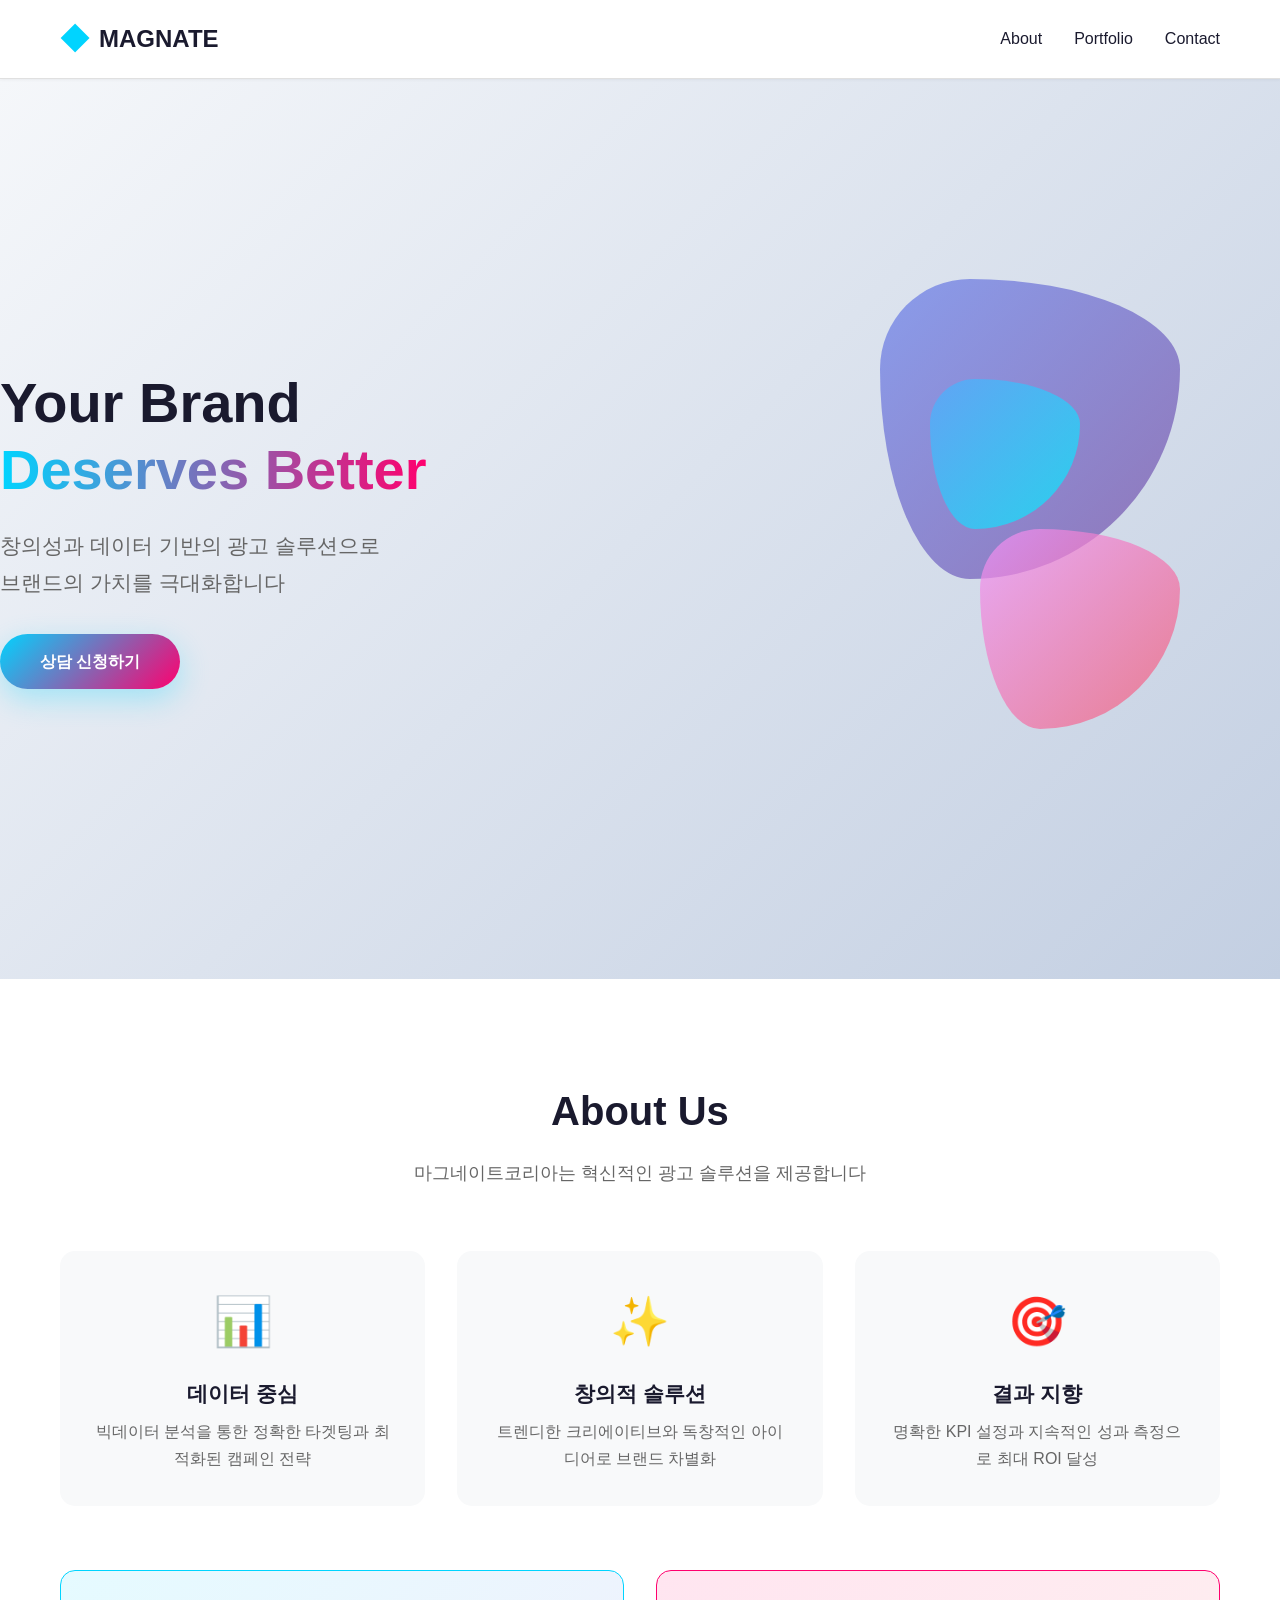
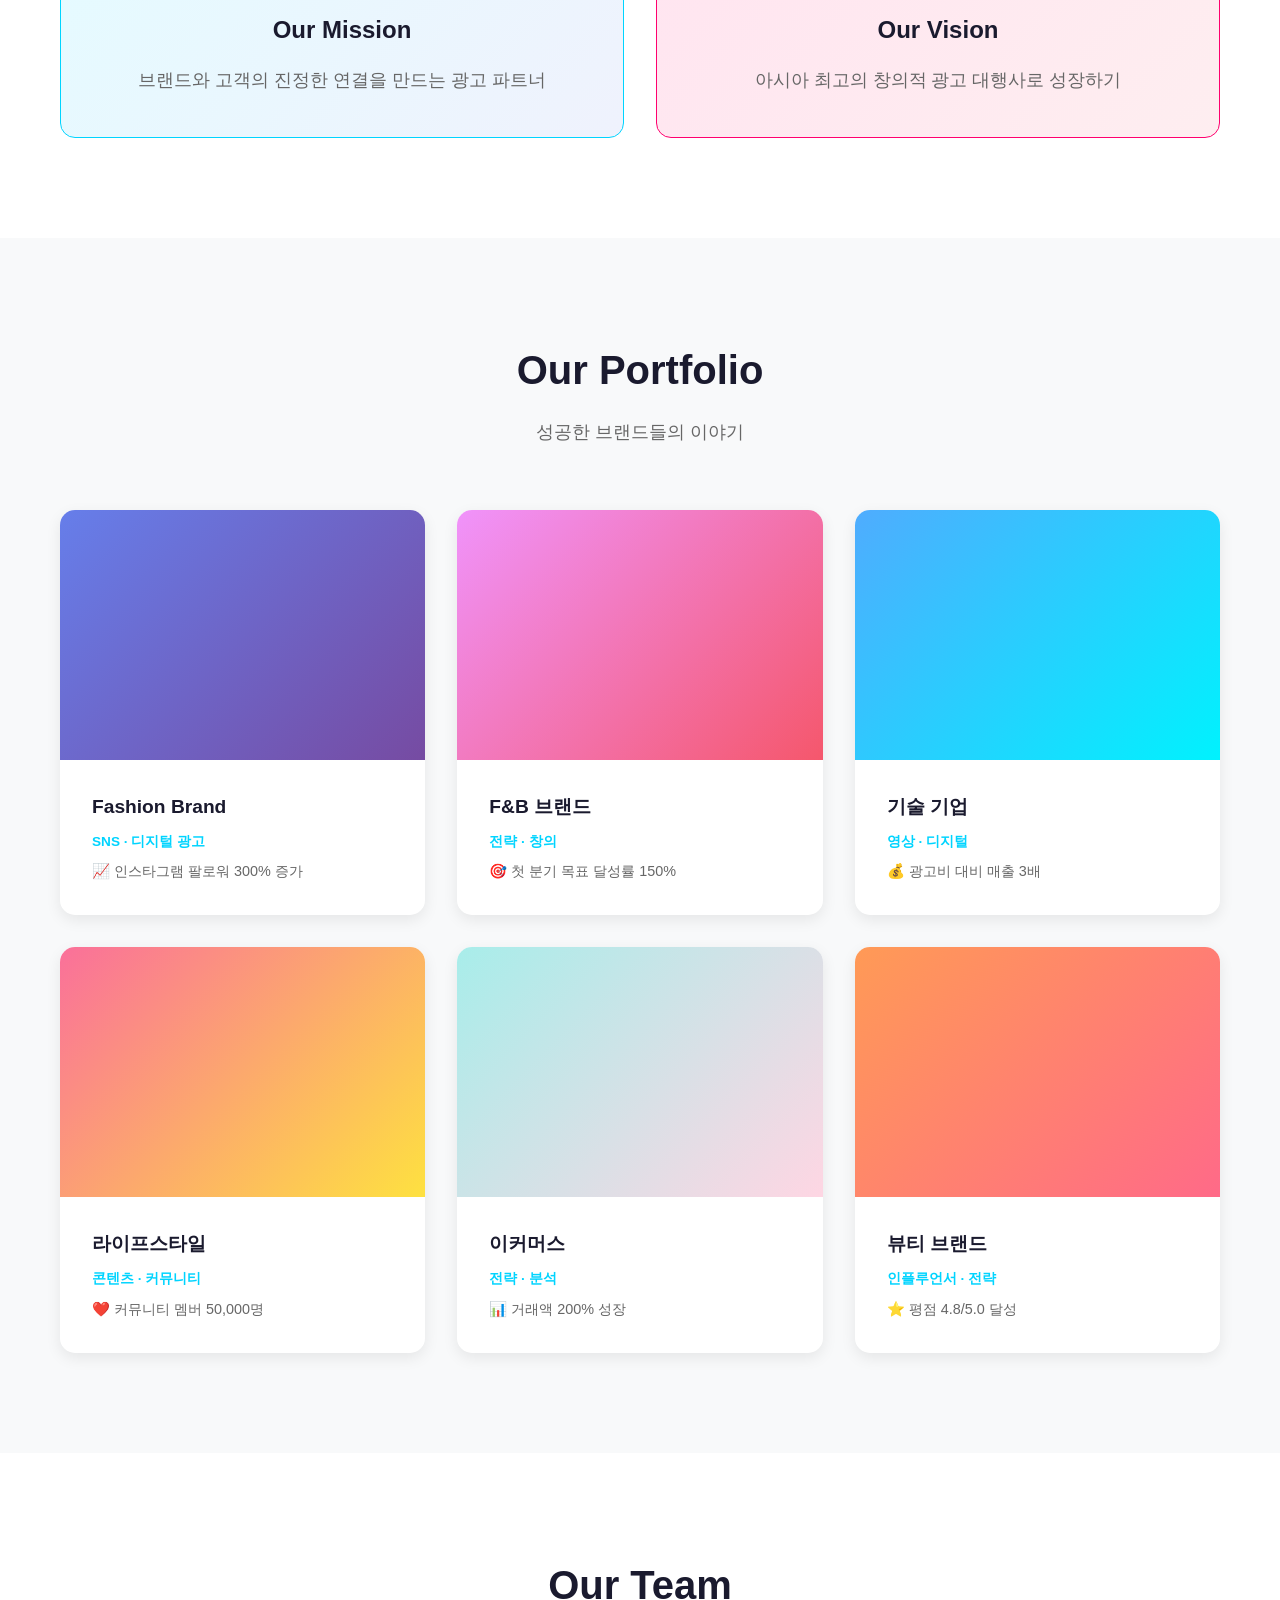
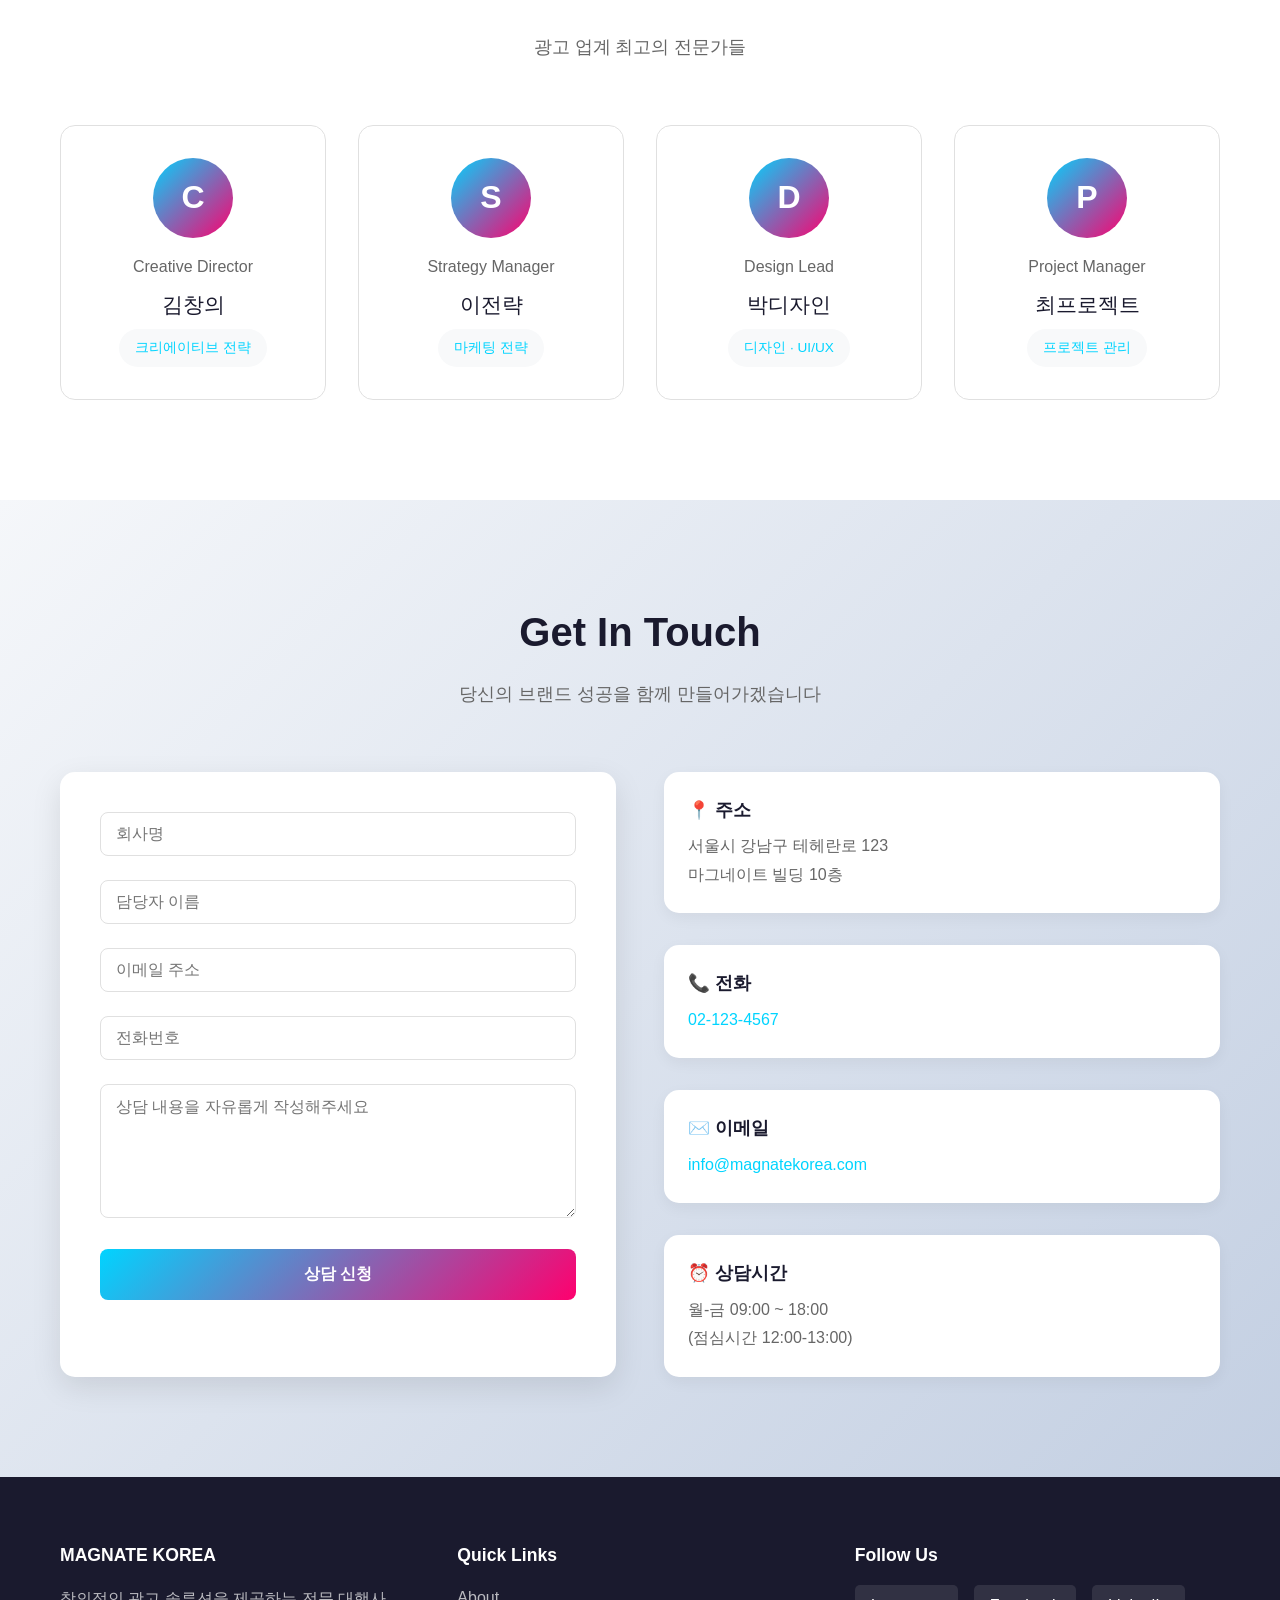
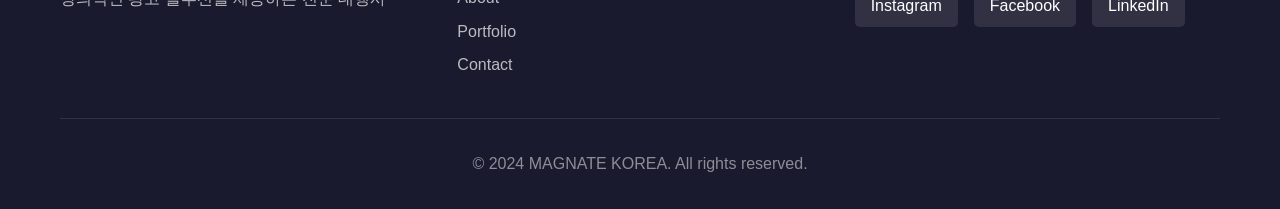
==== index.html @ 9188cae1 "초기 홈페이지 생성 - 모던 광고대행사 웹사이트 디자인" ====
<!DOCTYPE html>
<html lang="ko">
<head>
    <meta charset="UTF-8">
    <meta name="viewport" content="width=device-width, initial-scale=1.0">
    <meta name="description" content="마그네이트코리아 - 창의적인 광고 솔루션을 제공하는 대행사">
    <title>마그네이트코리아 | 광고 · 마케팅 전문 대행사</title>
    <link rel="stylesheet" href="style.css">
</head>
<body>
    <!-- 네비게이션 -->
    <nav class="navbar">
        <div class="container">
            <div class="nav-content">
                <div class="logo">
                    <span class="logo-icon">◆</span>
                    <span class="logo-text">MAGNATE</span>
                </div>
                <ul class="nav-menu">
                    <li><a href="#about" class="nav-link">About</a></li>
                    <li><a href="#portfolio" class="nav-link">Portfolio</a></li>
                    <li><a href="#contact" class="nav-link">Contact</a></li>
                </ul>
                <button class="hamburger" id="hamburger">
                    <span></span>
                    <span></span>
                    <span></span>
                </button>
            </div>
        </div>
    </nav>

    <!-- 히어로 섹션 -->
    <section class="hero">
        <div class="hero-content">
            <h1 class="hero-title">
                Your Brand<br><span class="gradient-text">Deserves Better</span>
            </h1>
            <p class="hero-subtitle">
                창의성과 데이터 기반의 광고 솔루션으로<br>
                브랜드의 가치를 극대화합니다
            </p>
            <a href="#contact" class="cta-button">상담 신청하기</a>
        </div>
        <div class="hero-decoration">
            <div class="shape shape-1"></div>
            <div class="shape shape-2"></div>
            <div class="shape shape-3"></div>
        </div>
    </section>

    <!-- 회사소개 섹션 -->
    <section id="about" class="about">
        <div class="container">
            <div class="section-header">
                <h2>About Us</h2>
                <p>마그네이트코리아는 혁신적인 광고 솔루션을 제공합니다</p>
            </div>

            <!-- 회사 개요 -->
            <div class="about-grid">
                <div class="about-card">
                    <div class="card-icon">📊</div>
                    <h3>데이터 중심</h3>
                    <p>빅데이터 분석을 통한 정확한 타겟팅과 최적화된 캠페인 전략</p>
                </div>
                <div class="about-card">
                    <div class="card-icon">✨</div>
                    <h3>창의적 솔루션</h3>
                    <p>트렌디한 크리에이티브와 독창적인 아이디어로 브랜드 차별화</p>
                </div>
                <div class="about-card">
                    <div class="card-icon">🎯</div>
                    <h3>결과 지향</h3>
                    <p>명확한 KPI 설정과 지속적인 성과 측정으로 최대 ROI 달성</p>
                </div>
            </div>

            <!-- 미션/비전 -->
            <div class="mission-vision">
                <div class="mission">
                    <h3>Our Mission</h3>
                    <p>브랜드와 고객의 진정한 연결을 만드는 광고 파트너</p>
                </div>
                <div class="vision">
                    <h3>Our Vision</h3>
                    <p>아시아 최고의 창의적 광고 대행사로 성장하기</p>
                </div>
            </div>
        </div>
    </section>

    <!-- 포트폴리오/사례 섹션 -->
    <section id="portfolio" class="portfolio">
        <div class="container">
            <div class="section-header">
                <h2>Our Portfolio</h2>
                <p>성공한 브랜드들의 이야기</p>
            </div>

            <div class="portfolio-grid">
                <!-- 포트폴리오 아이템 -->
                <div class="portfolio-item">
                    <div class="portfolio-image">
                        <div class="image-placeholder" style="background: linear-gradient(135deg, #667eea 0%, #764ba2 100%);"></div>
                        <div class="portfolio-overlay">
                            <h4>Fashion Brand</h4>
                            <p>SNS 마케팅 캠페인</p>
                        </div>
                    </div>
                    <div class="portfolio-info">
                        <h4>Fashion Brand</h4>
                        <p class="portfolio-category">SNS · 디지털 광고</p>
                        <p class="portfolio-result">📈 인스타그램 팔로워 300% 증가</p>
                    </div>
                </div>

                <div class="portfolio-item">
                    <div class="portfolio-image">
                        <div class="image-placeholder" style="background: linear-gradient(135deg, #f093fb 0%, #f5576c 100%);"></div>
                        <div class="portfolio-overlay">
                            <h4>Food & Beverage</h4>
                            <p>브랜드 런칭 캠페인</p>
                        </div>
                    </div>
                    <div class="portfolio-info">
                        <h4>F&B 브랜드</h4>
                        <p class="portfolio-category">전략 · 창의</p>
                        <p class="portfolio-result">🎯 첫 분기 목표 달성률 150%</p>
                    </div>
                </div>

                <div class="portfolio-item">
                    <div class="portfolio-image">
                        <div class="image-placeholder" style="background: linear-gradient(135deg, #4facfe 0%, #00f2fe 100%);"></div>
                        <div class="portfolio-overlay">
                            <h4>Tech Company</h4>
                            <p>제품 광고 캠페인</p>
                        </div>
                    </div>
                    <div class="portfolio-info">
                        <h4>기술 기업</h4>
                        <p class="portfolio-category">영상 · 디지털</p>
                        <p class="portfolio-result">💰 광고비 대비 매출 3배</p>
                    </div>
                </div>

                <div class="portfolio-item">
                    <div class="portfolio-image">
                        <div class="image-placeholder" style="background: linear-gradient(135deg, #fa709a 0%, #fee140 100%);"></div>
                        <div class="portfolio-overlay">
                            <h4>Lifestyle Brand</h4>
                            <p>콘텐츠 마케팅</p>
                        </div>
                    </div>
                    <div class="portfolio-info">
                        <h4>라이프스타일</h4>
                        <p class="portfolio-category">콘텐츠 · 커뮤니티</p>
                        <p class="portfolio-result">❤️ 커뮤니티 멤버 50,000명</p>
                    </div>
                </div>

                <div class="portfolio-item">
                    <div class="portfolio-image">
                        <div class="image-placeholder" style="background: linear-gradient(135deg, #a8edea 0%, #fed6e3 100%);"></div>
                        <div class="portfolio-overlay">
                            <h4>E-commerce</h4>
                            <p>성장 마케팅</p>
                        </div>
                    </div>
                    <div class="portfolio-info">
                        <h4>이커머스</h4>
                        <p class="portfolio-category">전략 · 분석</p>
                        <p class="portfolio-result">📊 거래액 200% 성장</p>
                    </div>
                </div>

                <div class="portfolio-item">
                    <div class="portfolio-image">
                        <div class="image-placeholder" style="background: linear-gradient(135deg, #ff9a56 0%, #ff6a88 100%);"></div>
                        <div class="portfolio-overlay">
                            <h4>Beauty Brand</h4>
                            <p>인플루언서 마케팅</p>
                        </div>
                    </div>
                    <div class="portfolio-info">
                        <h4>뷰티 브랜드</h4>
                        <p class="portfolio-category">인플루언서 · 전략</p>
                        <p class="portfolio-result">⭐ 평점 4.8/5.0 달성</p>
                    </div>
                </div>
            </div>
        </div>
    </section>

    <!-- 팀 소개 섹션 -->
    <section class="team">
        <div class="container">
            <div class="section-header">
                <h2>Our Team</h2>
                <p>광고 업계 최고의 전문가들</p>
            </div>

            <div class="team-grid">
                <div class="team-member">
                    <div class="member-avatar">C</div>
                    <h4>Creative Director</h4>
                    <p>김창의</p>
                    <span class="member-role">크리에이티브 전략</span>
                </div>
                <div class="team-member">
                    <div class="member-avatar">S</div>
                    <h4>Strategy Manager</h4>
                    <p>이전략</p>
                    <span class="member-role">마케팅 전략</span>
                </div>
                <div class="team-member">
                    <div class="member-avatar">D</div>
                    <h4>Design Lead</h4>
                    <p>박디자인</p>
                    <span class="member-role">디자인 · UI/UX</span>
                </div>
                <div class="team-member">
                    <div class="member-avatar">P</div>
                    <h4>Project Manager</h4>
                    <p>최프로젝트</p>
                    <span class="member-role">프로젝트 관리</span>
                </div>
            </div>
        </div>
    </section>

    <!-- 연락처 섹션 -->
    <section id="contact" class="contact">
        <div class="container">
            <div class="section-header">
                <h2>Get In Touch</h2>
                <p>당신의 브랜드 성공을 함께 만들어가겠습니다</p>
            </div>

            <div class="contact-content">
                <div class="contact-form">
                    <form id="contactForm">
                        <div class="form-group">
                            <input type="text" placeholder="회사명" required>
                        </div>
                        <div class="form-group">
                            <input type="text" placeholder="담당자 이름" required>
                        </div>
                        <div class="form-group">
                            <input type="email" placeholder="이메일 주소" required>
                        </div>
                        <div class="form-group">
                            <input type="tel" placeholder="전화번호" required>
                        </div>
                        <div class="form-group">
                            <textarea placeholder="상담 내용을 자유롭게 작성해주세요" rows="6" required></textarea>
                        </div>
                        <button type="submit" class="submit-btn">상담 신청</button>
                    </form>
                </div>

                <div class="contact-info">
                    <div class="info-item">
                        <h4>📍 주소</h4>
                        <p>서울시 강남구 테헤란로 123<br>마그네이트 빌딩 10층</p>
                    </div>
                    <div class="info-item">
                        <h4>📞 전화</h4>
                        <p><a href="tel:02-123-4567">02-123-4567</a></p>
                    </div>
                    <div class="info-item">
                        <h4>✉️ 이메일</h4>
                        <p><a href="mailto:info@magnatekorea.com">info@magnatekorea.com</a></p>
                    </div>
                    <div class="info-item">
                        <h4>⏰ 상담시간</h4>
                        <p>월-금 09:00 ~ 18:00<br>(점심시간 12:00-13:00)</p>
                    </div>
                </div>
            </div>
        </div>
    </section>

    <!-- 푸터 -->
    <footer class="footer">
        <div class="container">
            <div class="footer-content">
                <div class="footer-section">
                    <h4>MAGNATE KOREA</h4>
                    <p>창의적인 광고 솔루션을 제공하는 전문 대행사</p>
                </div>
                <div class="footer-section">
                    <h4>Quick Links</h4>
                    <ul>
                        <li><a href="#about">About</a></li>
                        <li><a href="#portfolio">Portfolio</a></li>
                        <li><a href="#contact">Contact</a></li>
                    </ul>
                </div>
                <div class="footer-section">
                    <h4>Follow Us</h4>
                    <div class="social-links">
                        <a href="#" title="Instagram">Instagram</a>
                        <a href="#" title="Facebook">Facebook</a>
                        <a href="#" title="LinkedIn">LinkedIn</a>
                    </div>
                </div>
            </div>
            <div class="footer-bottom">
                <p>&copy; 2024 MAGNATE KOREA. All rights reserved.</p>
            </div>
        </div>
    </footer>

    <script src="script.js"></script>
</body>
</html>
---- style.css ----
/* ==================== 기본 스타일 ==================== */
* {
    margin: 0;
    padding: 0;
    box-sizing: border-box;
}

:root {
    --primary-color: #1a1a2e;
    --accent-color: #00d4ff;
    --accent-pink: #ff006e;
    --text-dark: #1a1a2e;
    --text-light: #666666;
    --bg-light: #f8f9fa;
    --bg-white: #ffffff;
    --border-color: #e0e0e0;
    --transition: 0.3s ease;
}

html {
    scroll-behavior: smooth;
}

body {
    font-family: -apple-system, BlinkMacSystemFont, 'Segoe UI', 'Noto Sans KR', sans-serif;
    color: var(--text-dark);
    line-height: 1.6;
    overflow-x: hidden;
}

.container {
    max-width: 1200px;
    margin: 0 auto;
    padding: 0 20px;
}

/* ==================== 네비게이션 ==================== */
.navbar {
    position: sticky;
    top: 0;
    background: rgba(255, 255, 255, 0.95);
    backdrop-filter: blur(10px);
    border-bottom: 1px solid var(--border-color);
    z-index: 1000;
    padding: 1rem 0;
    transition: all var(--transition);
}

.nav-content {
    display: flex;
    justify-content: space-between;
    align-items: center;
}

.logo {
    display: flex;
    align-items: center;
    gap: 10px;
    font-weight: 700;
    font-size: 1.5rem;
    color: var(--primary-color);
    text-decoration: none;
    cursor: pointer;
}

.logo-icon {
    color: var(--accent-color);
    font-size: 1.8rem;
}

.nav-menu {
    display: flex;
    list-style: none;
    gap: 2rem;
}

.nav-link {
    text-decoration: none;
    color: var(--text-dark);
    font-weight: 500;
    position: relative;
    transition: color var(--transition);
}

.nav-link::after {
    content: '';
    position: absolute;
    bottom: -5px;
    left: 0;
    width: 0;
    height: 2px;
    background: linear-gradient(90deg, var(--accent-color), var(--accent-pink));
    transition: width var(--transition);
}

.nav-link:hover {
    color: var(--accent-color);
}

.nav-link:hover::after {
    width: 100%;
}

.hamburger {
    display: none;
    flex-direction: column;
    background: none;
    border: none;
    cursor: pointer;
    gap: 5px;
}

.hamburger span {
    width: 25px;
    height: 3px;
    background: var(--text-dark);
    border-radius: 2px;
    transition: all 0.3s ease;
}

/* ==================== 히어로 섹션 ==================== */
.hero {
    min-height: 100vh;
    display: flex;
    align-items: center;
    justify-content: space-between;
    padding: 100px 0;
    background: linear-gradient(135deg, #f5f7fa 0%, #c3cfe2 100%);
    position: relative;
    overflow: hidden;
}

.hero-content {
    flex: 1;
    z-index: 10;
}

.hero-title {
    font-size: 3.5rem;
    line-height: 1.2;
    font-weight: 800;
    margin-bottom: 1.5rem;
    color: var(--primary-color);
}

.gradient-text {
    background: linear-gradient(90deg, var(--accent-color), var(--accent-pink));
    -webkit-background-clip: text;
    -webkit-text-fill-color: transparent;
    background-clip: text;
}

.hero-subtitle {
    font-size: 1.3rem;
    color: var(--text-light);
    margin-bottom: 2rem;
    line-height: 1.8;
}

.cta-button {
    display: inline-block;
    padding: 15px 40px;
    background: linear-gradient(135deg, var(--accent-color), var(--accent-pink));
    color: white;
    text-decoration: none;
    border-radius: 50px;
    font-weight: 600;
    transition: all var(--transition);
    box-shadow: 0 10px 30px rgba(0, 212, 255, 0.3);
    cursor: pointer;
    border: none;
    font-size: 1rem;
}

.cta-button:hover {
    transform: translateY(-3px);
    box-shadow: 0 15px 40px rgba(0, 212, 255, 0.4);
}

.hero-decoration {
    position: absolute;
    right: -100px;
    top: 50%;
    transform: translateY(-50%);
    width: 500px;
    height: 500px;
}

.shape {
    position: absolute;
    border-radius: 30% 70% 70% 30% / 30% 30% 70% 70%;
    animation: float 6s ease-in-out infinite;
    opacity: 0.7;
}

.shape-1 {
    width: 300px;
    height: 300px;
    background: linear-gradient(135deg, #667eea, #764ba2);
    animation-delay: 0s;
}

.shape-2 {
    width: 200px;
    height: 200px;
    background: linear-gradient(135deg, #f093fb, #f5576c);
    top: 50%;
    left: 100px;
    animation-delay: 2s;
}

.shape-3 {
    width: 150px;
    height: 150px;
    background: linear-gradient(135deg, #4facfe, #00f2fe);
    top: 100px;
    left: 50px;
    animation-delay: 4s;
}

@keyframes float {
    0%, 100% {
        transform: translate(0, 0);
    }
    50% {
        transform: translate(30px, 30px);
    }
}

/* ==================== 섹션 헤더 ==================== */
.section-header {
    text-align: center;
    margin-bottom: 4rem;
}

.section-header h2 {
    font-size: 2.5rem;
    margin-bottom: 1rem;
    color: var(--primary-color);
}

.section-header p {
    font-size: 1.1rem;
    color: var(--text-light);
}

/* ==================== About 섹션 ==================== */
.about {
    padding: 100px 0;
    background: var(--bg-white);
}

.about-grid {
    display: grid;
    grid-template-columns: repeat(auto-fit, minmax(300px, 1fr));
    gap: 2rem;
    margin-bottom: 4rem;
}

.about-card {
    padding: 2rem;
    background: var(--bg-light);
    border-radius: 15px;
    text-align: center;
    transition: all var(--transition);
    border: 1px solid transparent;
}

.about-card:hover {
    transform: translateY(-10px);
    border-color: var(--accent-color);
    box-shadow: 0 20px 40px rgba(0, 212, 255, 0.1);
}

.card-icon {
    font-size: 3rem;
    margin-bottom: 1rem;
}

.about-card h3 {
    font-size: 1.3rem;
    margin-bottom: 0.5rem;
    color: var(--primary-color);
}

.about-card p {
    color: var(--text-light);
    line-height: 1.7;
}

.mission-vision {
    display: grid;
    grid-template-columns: 1fr 1fr;
    gap: 2rem;
    margin-top: 3rem;
}

.mission, .vision {
    padding: 2.5rem;
    border-radius: 15px;
    text-align: center;
}

.mission {
    background: linear-gradient(135deg, rgba(0, 212, 255, 0.1), rgba(102, 126, 234, 0.1));
    border: 1px solid var(--accent-color);
}

.vision {
    background: linear-gradient(135deg, rgba(255, 0, 110, 0.1), rgba(245, 87, 108, 0.1));
    border: 1px solid var(--accent-pink);
}

.mission h3, .vision h3 {
    font-size: 1.5rem;
    margin-bottom: 1rem;
}

.mission p, .vision p {
    font-size: 1.1rem;
    color: var(--text-light);
    line-height: 1.8;
}

/* ==================== 포트폴리오 섹션 ==================== */
.portfolio {
    padding: 100px 0;
    background: var(--bg-light);
}

.portfolio-grid {
    display: grid;
    grid-template-columns: repeat(auto-fit, minmax(320px, 1fr));
    gap: 2rem;
}

.portfolio-item {
    background: var(--bg-white);
    border-radius: 15px;
    overflow: hidden;
    transition: all var(--transition);
    box-shadow: 0 5px 15px rgba(0, 0, 0, 0.08);
}

.portfolio-item:hover {
    transform: translateY(-15px);
    box-shadow: 0 20px 40px rgba(0, 0, 0, 0.15);
}

.portfolio-image {
    position: relative;
    height: 250px;
    overflow: hidden;
}

.image-placeholder {
    width: 100%;
    height: 100%;
    display: flex;
    align-items: center;
    justify-content: center;
}

.portfolio-overlay {
    position: absolute;
    top: 0;
    left: 0;
    right: 0;
    bottom: 0;
    background: rgba(0, 0, 0, 0.7);
    display: flex;
    flex-direction: column;
    justify-content: center;
    align-items: center;
    color: white;
    text-align: center;
    opacity: 0;
    transition: opacity var(--transition);
}

.portfolio-item:hover .portfolio-overlay {
    opacity: 1;
}

.portfolio-overlay h4 {
    font-size: 1.5rem;
    margin-bottom: 0.5rem;
}

.portfolio-overlay p {
    font-size: 0.9rem;
}

.portfolio-info {
    padding: 2rem;
}

.portfolio-info h4 {
    font-size: 1.2rem;
    margin-bottom: 0.5rem;
    color: var(--primary-color);
}

.portfolio-category {
    font-size: 0.85rem;
    color: var(--accent-color);
    font-weight: 600;
    margin-bottom: 0.5rem;
}

.portfolio-result {
    color: var(--text-light);
    font-size: 0.9rem;
}

/* ==================== 팀 섹션 ==================== */
.team {
    padding: 100px 0;
    background: var(--bg-white);
}

.team-grid {
    display: grid;
    grid-template-columns: repeat(auto-fit, minmax(250px, 1fr));
    gap: 2rem;
}

.team-member {
    text-align: center;
    padding: 2rem;
    border-radius: 15px;
    transition: all var(--transition);
    border: 1px solid var(--border-color);
}

.team-member:hover {
    border-color: var(--accent-color);
    box-shadow: 0 15px 35px rgba(0, 212, 255, 0.15);
}

.member-avatar {
    width: 80px;
    height: 80px;
    border-radius: 50%;
    background: linear-gradient(135deg, var(--accent-color), var(--accent-pink));
    display: flex;
    align-items: center;
    justify-content: center;
    font-size: 2rem;
    color: white;
    font-weight: bold;
    margin: 0 auto 1rem;
}

.team-member h4 {
    font-size: 1rem;
    margin-bottom: 0.5rem;
    color: var(--text-light);
    font-weight: 400;
}

.team-member p {
    font-size: 1.3rem;
    margin-bottom: 0.5rem;
    color: var(--primary-color);
}

.member-role {
    display: inline-block;
    padding: 0.5rem 1rem;
    background: var(--bg-light);
    border-radius: 20px;
    font-size: 0.85rem;
    color: var(--accent-color);
}

/* ==================== 연락처 섹션 ==================== */
.contact {
    padding: 100px 0;
    background: linear-gradient(135deg, #f5f7fa 0%, #c3cfe2 100%);
}

.contact-content {
    display: grid;
    grid-template-columns: 1fr 1fr;
    gap: 3rem;
}

.contact-form {
    background: var(--bg-white);
    padding: 2.5rem;
    border-radius: 15px;
    box-shadow: 0 10px 30px rgba(0, 0, 0, 0.1);
}

.form-group {
    margin-bottom: 1.5rem;
}

.form-group input,
.form-group textarea {
    width: 100%;
    padding: 12px 15px;
    border: 1px solid var(--border-color);
    border-radius: 8px;
    font-size: 1rem;
    font-family: inherit;
    transition: all var(--transition);
}

.form-group input:focus,
.form-group textarea:focus {
    outline: none;
    border-color: var(--accent-color);
    box-shadow: 0 0 0 3px rgba(0, 212, 255, 0.1);
}

.submit-btn {
    width: 100%;
    padding: 15px;
    background: linear-gradient(135deg, var(--accent-color), var(--accent-pink));
    color: white;
    border: none;
    border-radius: 8px;
    font-size: 1rem;
    font-weight: 600;
    cursor: pointer;
    transition: all var(--transition);
}

.submit-btn:hover {
    transform: translateY(-2px);
    box-shadow: 0 10px 25px rgba(0, 212, 255, 0.3);
}

.contact-info {
    display: grid;
    gap: 2rem;
}

.info-item {
    padding: 1.5rem;
    background: var(--bg-white);
    border-radius: 15px;
    box-shadow: 0 5px 15px rgba(0, 0, 0, 0.05);
}

.info-item h4 {
    font-size: 1.1rem;
    margin-bottom: 0.5rem;
    color: var(--primary-color);
}

.info-item p {
    color: var(--text-light);
    line-height: 1.8;
}

.info-item a {
    color: var(--accent-color);
    text-decoration: none;
    transition: color var(--transition);
}

.info-item a:hover {
    color: var(--accent-pink);
}

/* ==================== 푸터 ==================== */
.footer {
    background: var(--primary-color);
    color: white;
    padding: 4rem 0 2rem;
}

.footer-content {
    display: grid;
    grid-template-columns: repeat(auto-fit, minmax(250px, 1fr));
    gap: 2rem;
    margin-bottom: 2rem;
}

.footer-section h4 {
    font-size: 1.1rem;
    margin-bottom: 1rem;
}

.footer-section p {
    color: rgba(255, 255, 255, 0.7);
    line-height: 1.8;
}

.footer-section ul {
    list-style: none;
}

.footer-section ul li {
    margin-bottom: 0.5rem;
}

.footer-section ul li a {
    color: rgba(255, 255, 255, 0.7);
    text-decoration: none;
    transition: color var(--transition);
}

.footer-section ul li a:hover {
    color: var(--accent-color);
}

.social-links {
    display: flex;
    gap: 1rem;
}

.social-links a {
    display: inline-block;
    padding: 0.5rem 1rem;
    background: rgba(255, 255, 255, 0.1);
    color: white;
    text-decoration: none;
    border-radius: 5px;
    transition: all var(--transition);
}

.social-links a:hover {
    background: var(--accent-color);
    color: var(--primary-color);
}

.footer-bottom {
    border-top: 1px solid rgba(255, 255, 255, 0.1);
    padding-top: 2rem;
    text-align: center;
    color: rgba(255, 255, 255, 0.5);
}

/* ==================== 반응형 디자인 ==================== */
@media (max-width: 768px) {
    .hero {
        min-height: 80vh;
        flex-direction: column;
        justify-content: center;
        padding: 50px 0;
    }

    .hero-title {
        font-size: 2.5rem;
    }

    .hero-subtitle {
        font-size: 1rem;
    }

    .hero-decoration {
        width: 300px;
        height: 300px;
        right: -150px;
    }

    .nav-menu {
        display: none;
        position: absolute;
        top: 70px;
        left: 0;
        right: 0;
        flex-direction: column;
        background: white;
        gap: 0;
        padding: 1rem 0;
        border-bottom: 1px solid var(--border-color);
    }

    .nav-menu.active {
        display: flex;
    }

    .nav-menu li {
        border-bottom: 1px solid var(--border-color);
    }

    .nav-menu li a {
        display: block;
        padding: 1rem 1.5rem;
    }

    .hamburger {
        display: flex;
    }

    .mission-vision {
        grid-template-columns: 1fr;
    }

    .contact-content {
        grid-template-columns: 1fr;
        gap: 2rem;
    }

    .section-header h2 {
        font-size: 2rem;
    }

    .hero-title {
        line-height: 1.3;
    }

    .about, .portfolio, .team, .contact {
        padding: 60px 0;
    }
}

@media (max-width: 480px) {
    .hero-title {
        font-size: 2rem;
    }

    .hero-subtitle {
        font-size: 0.95rem;
    }

    .section-header h2 {
        font-size: 1.8rem;
    }

    .portfolio-grid {
        grid-template-columns: 1fr;
    }

    .about-grid {
        grid-template-columns: 1fr;
    }

    .team-grid {
        grid-template-columns: 1fr;
    }

    .hero-decoration {
        display: none;
    }
}
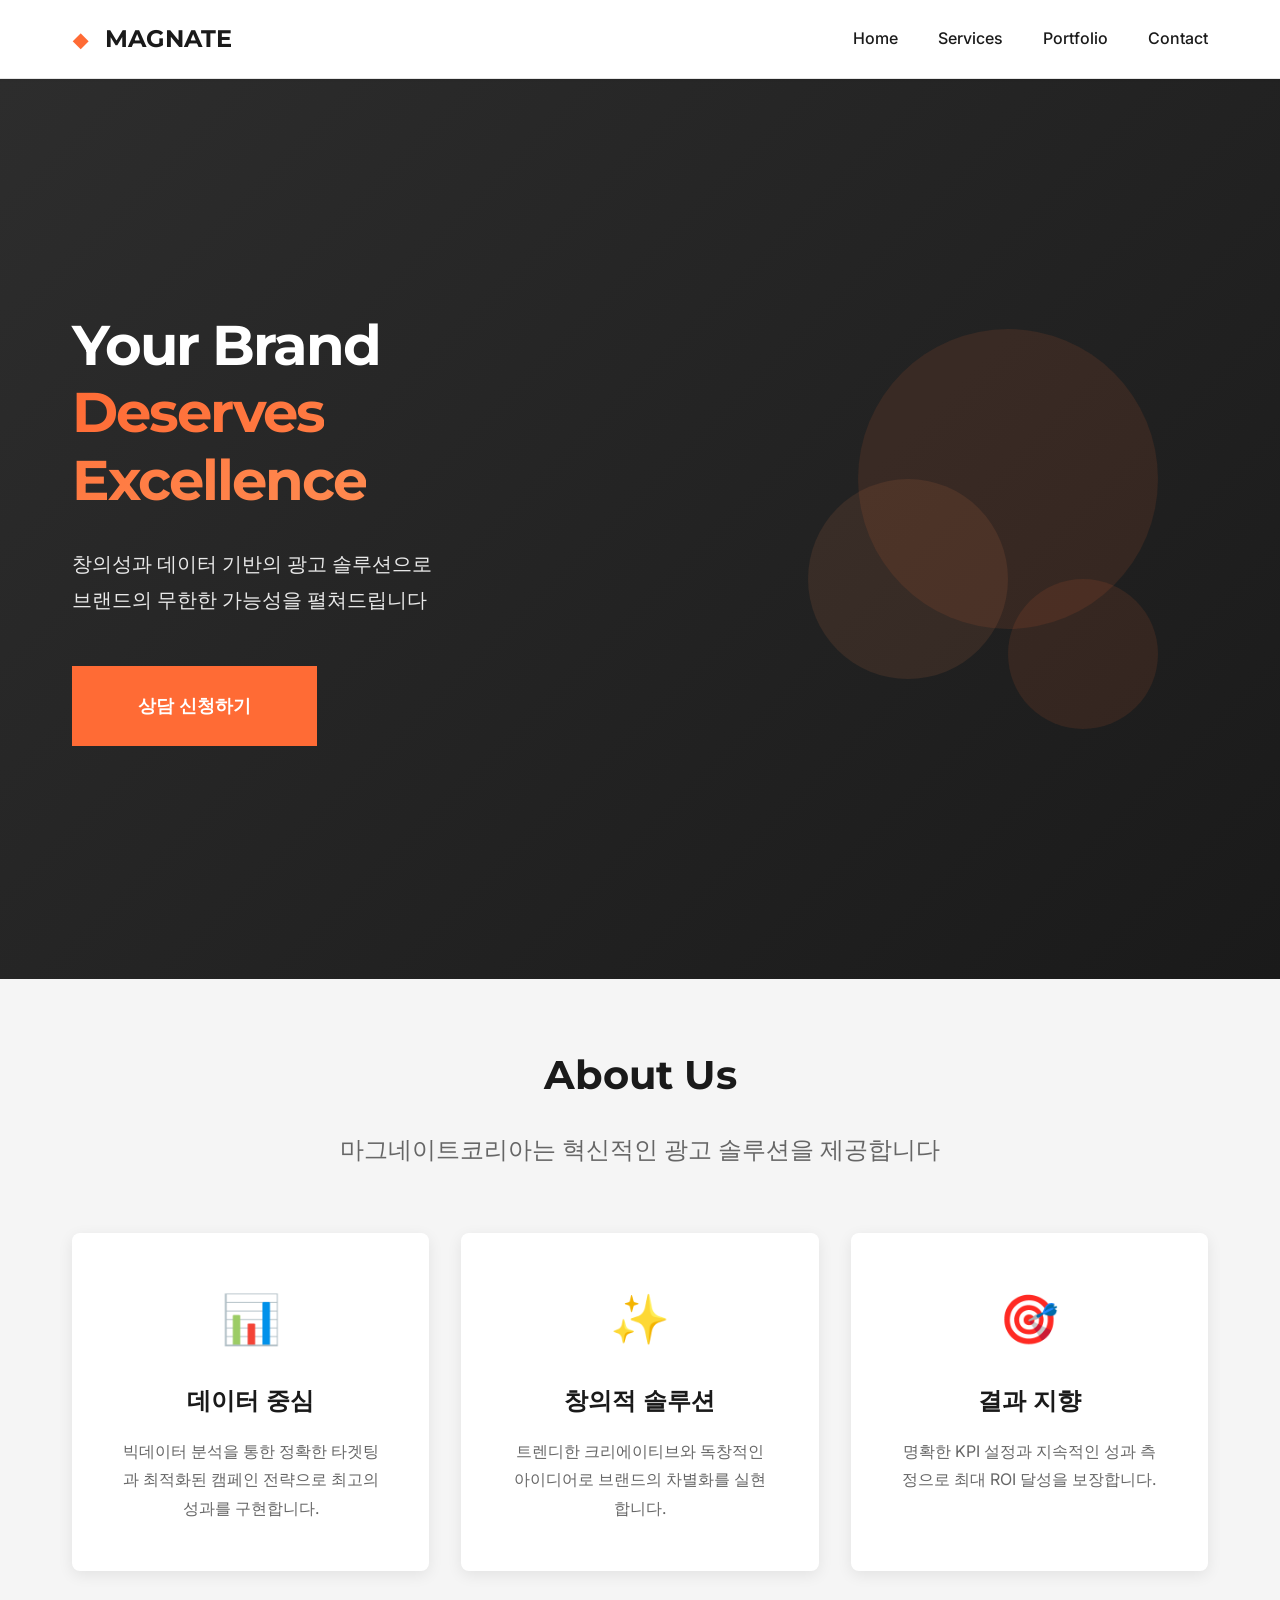
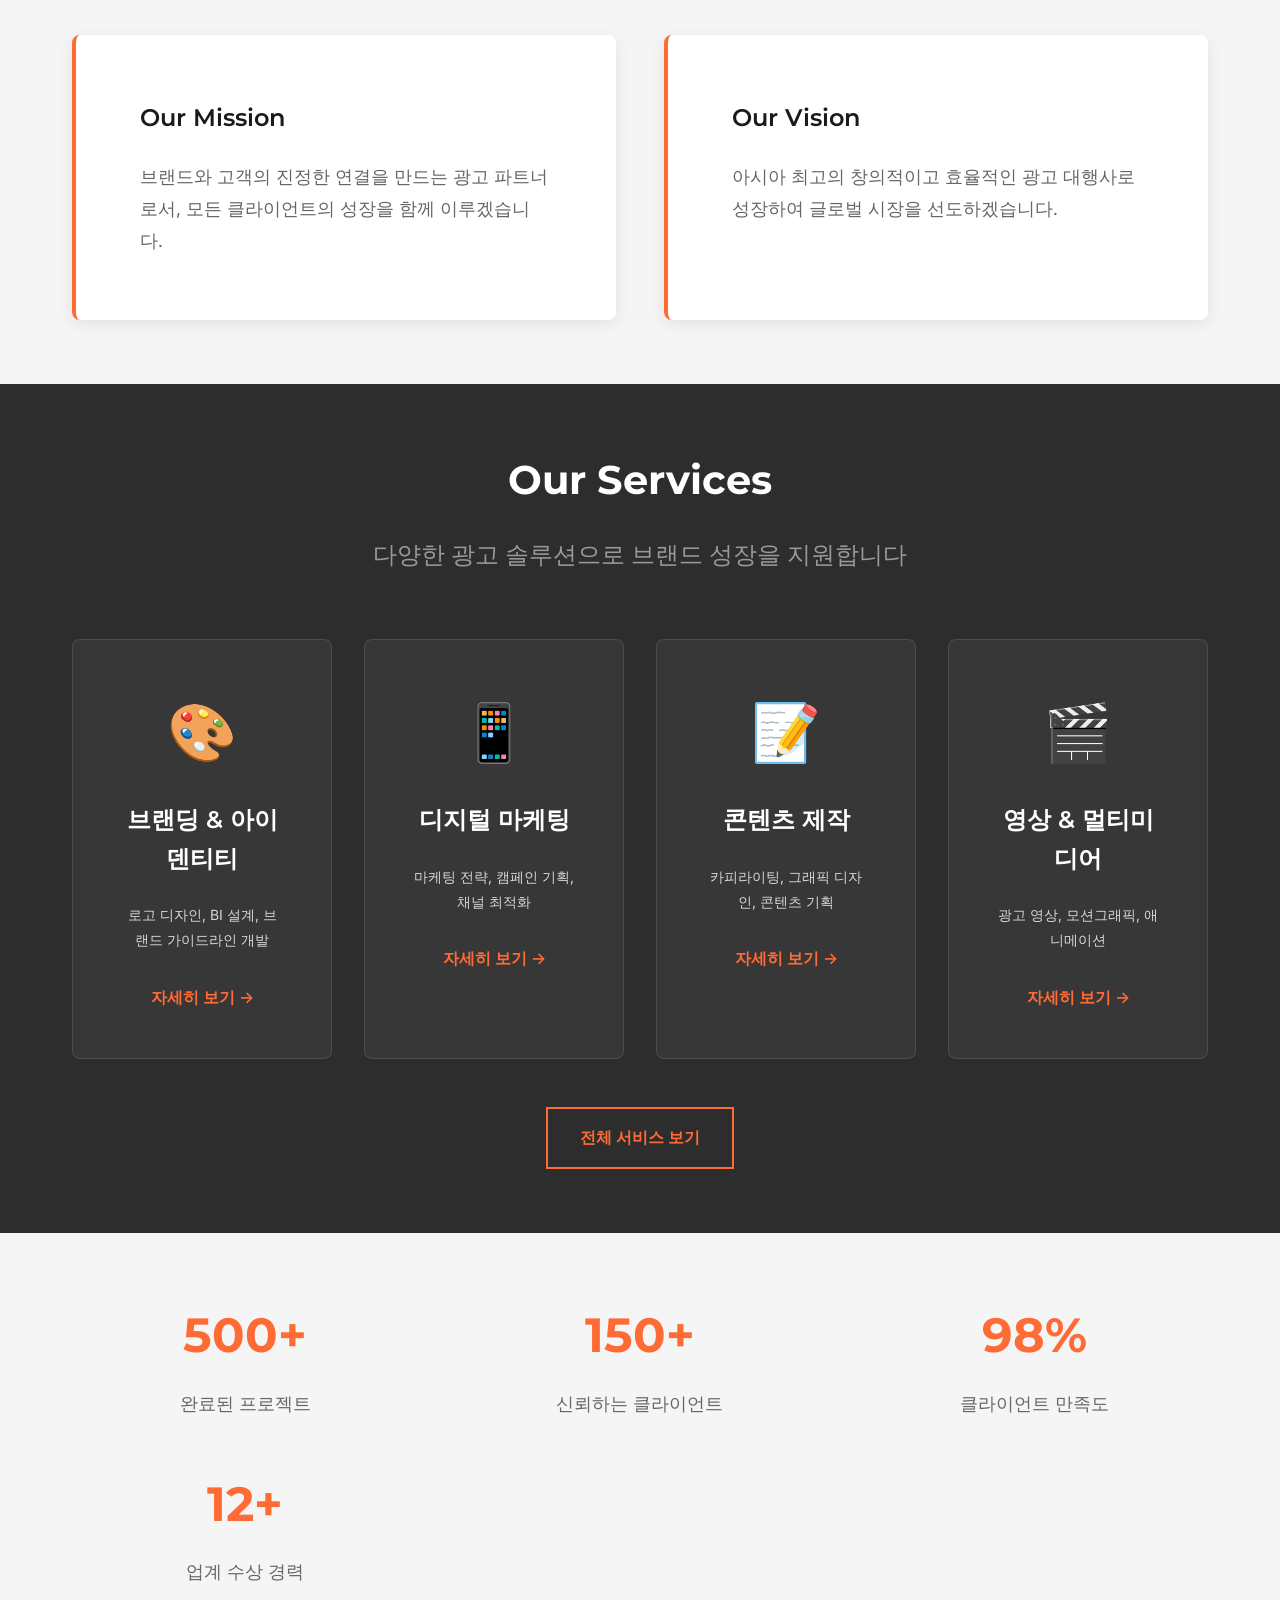
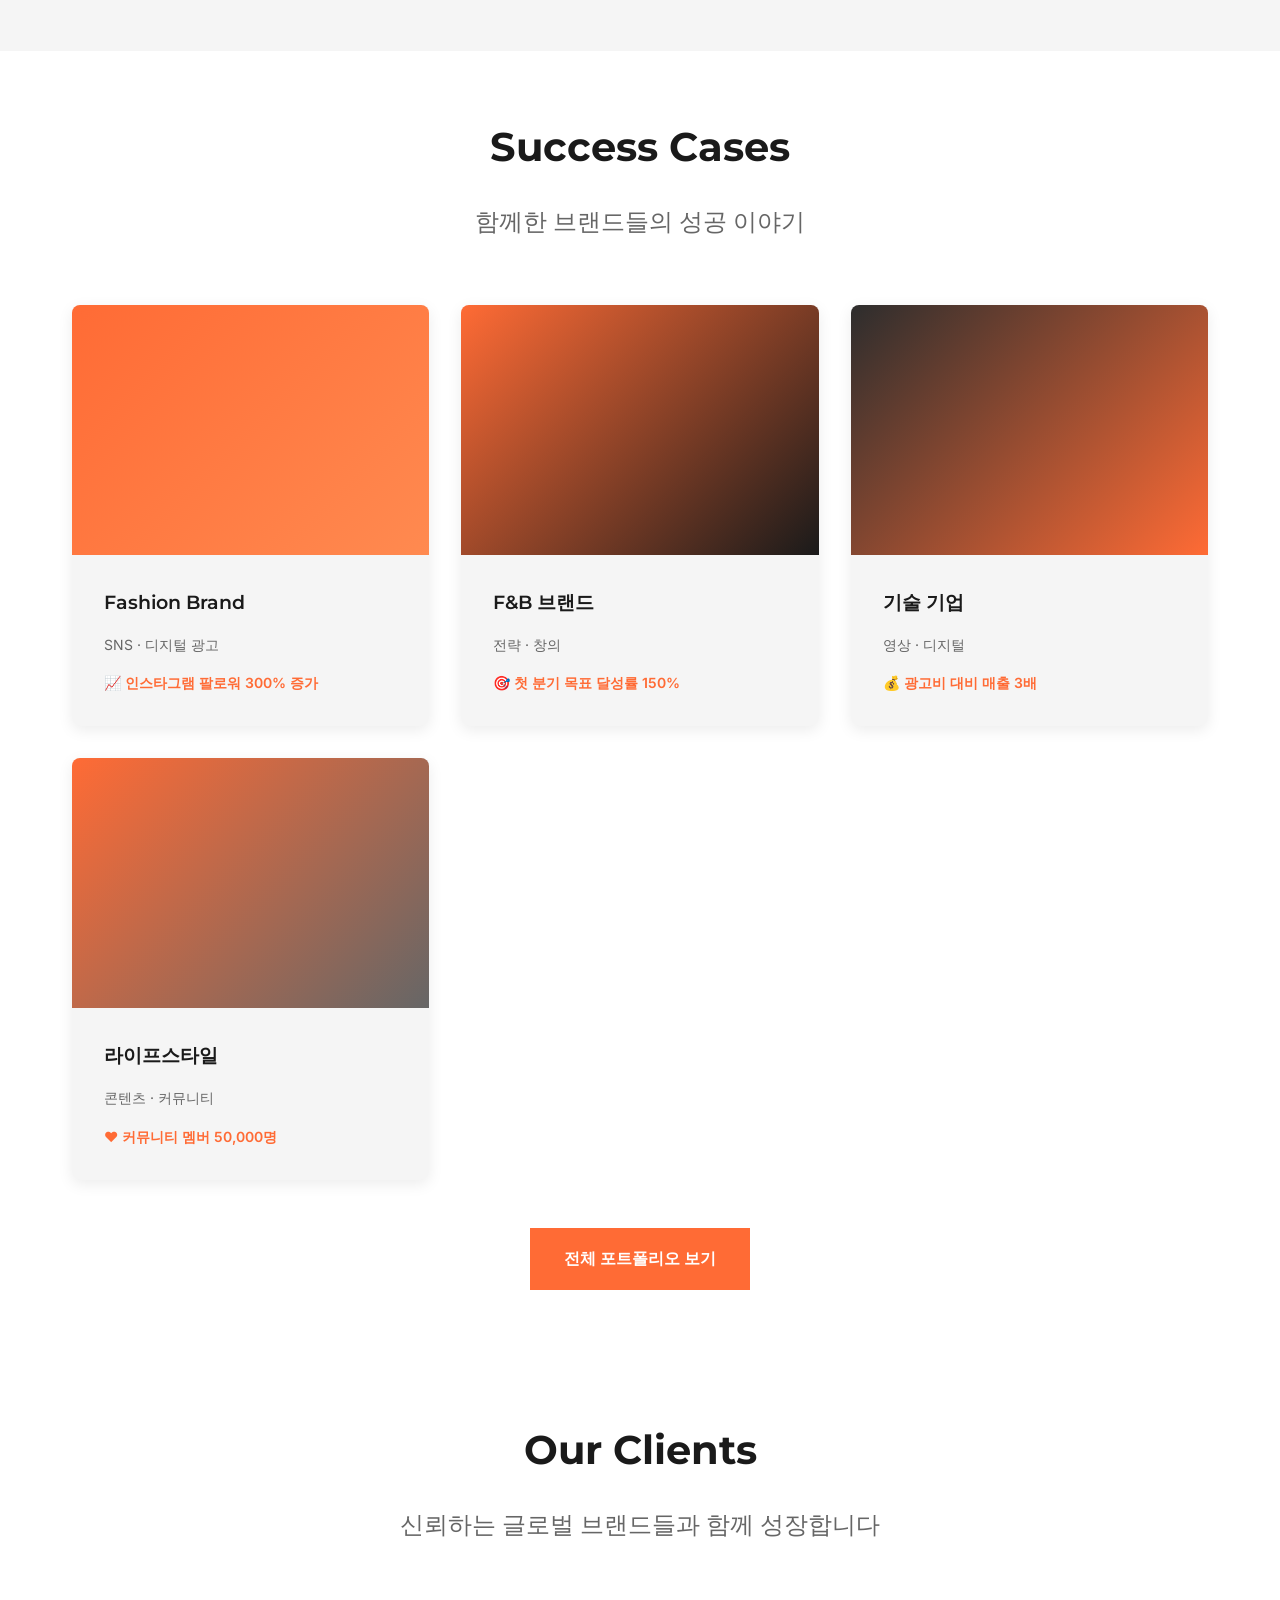
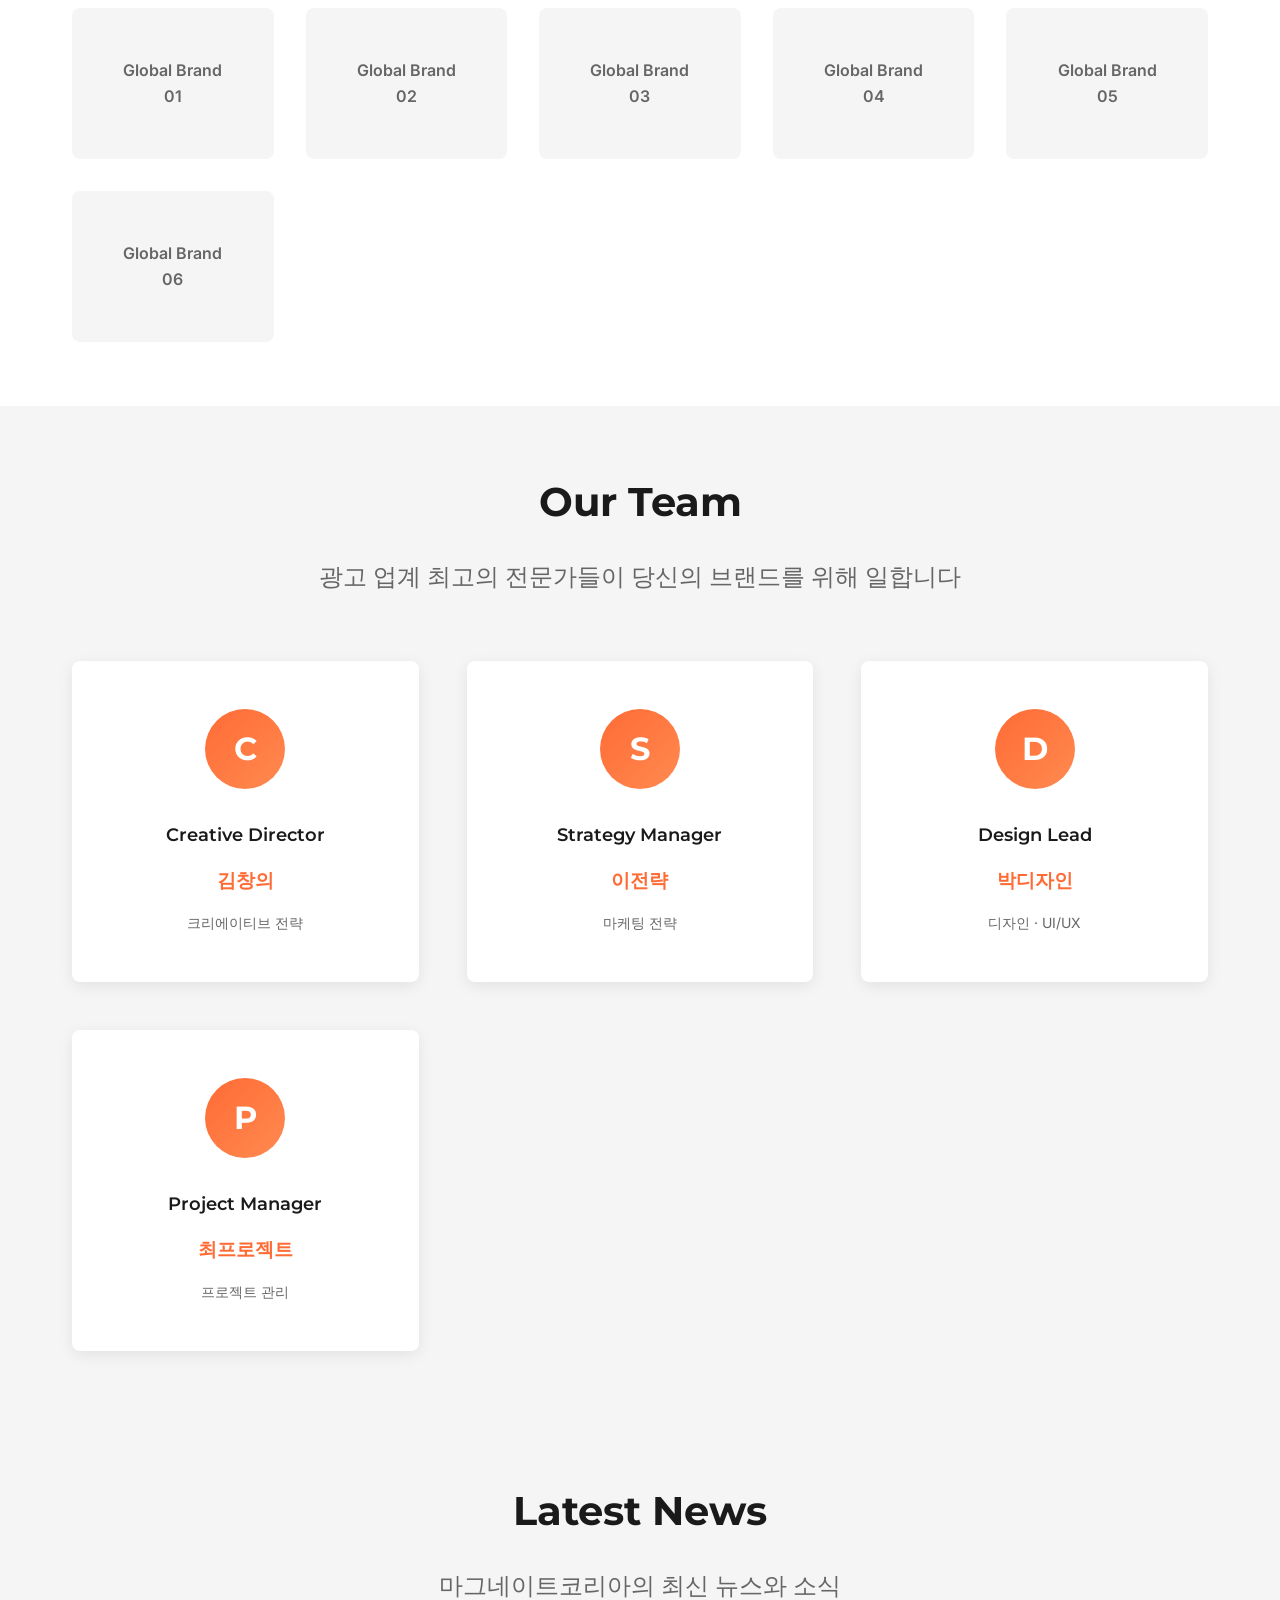
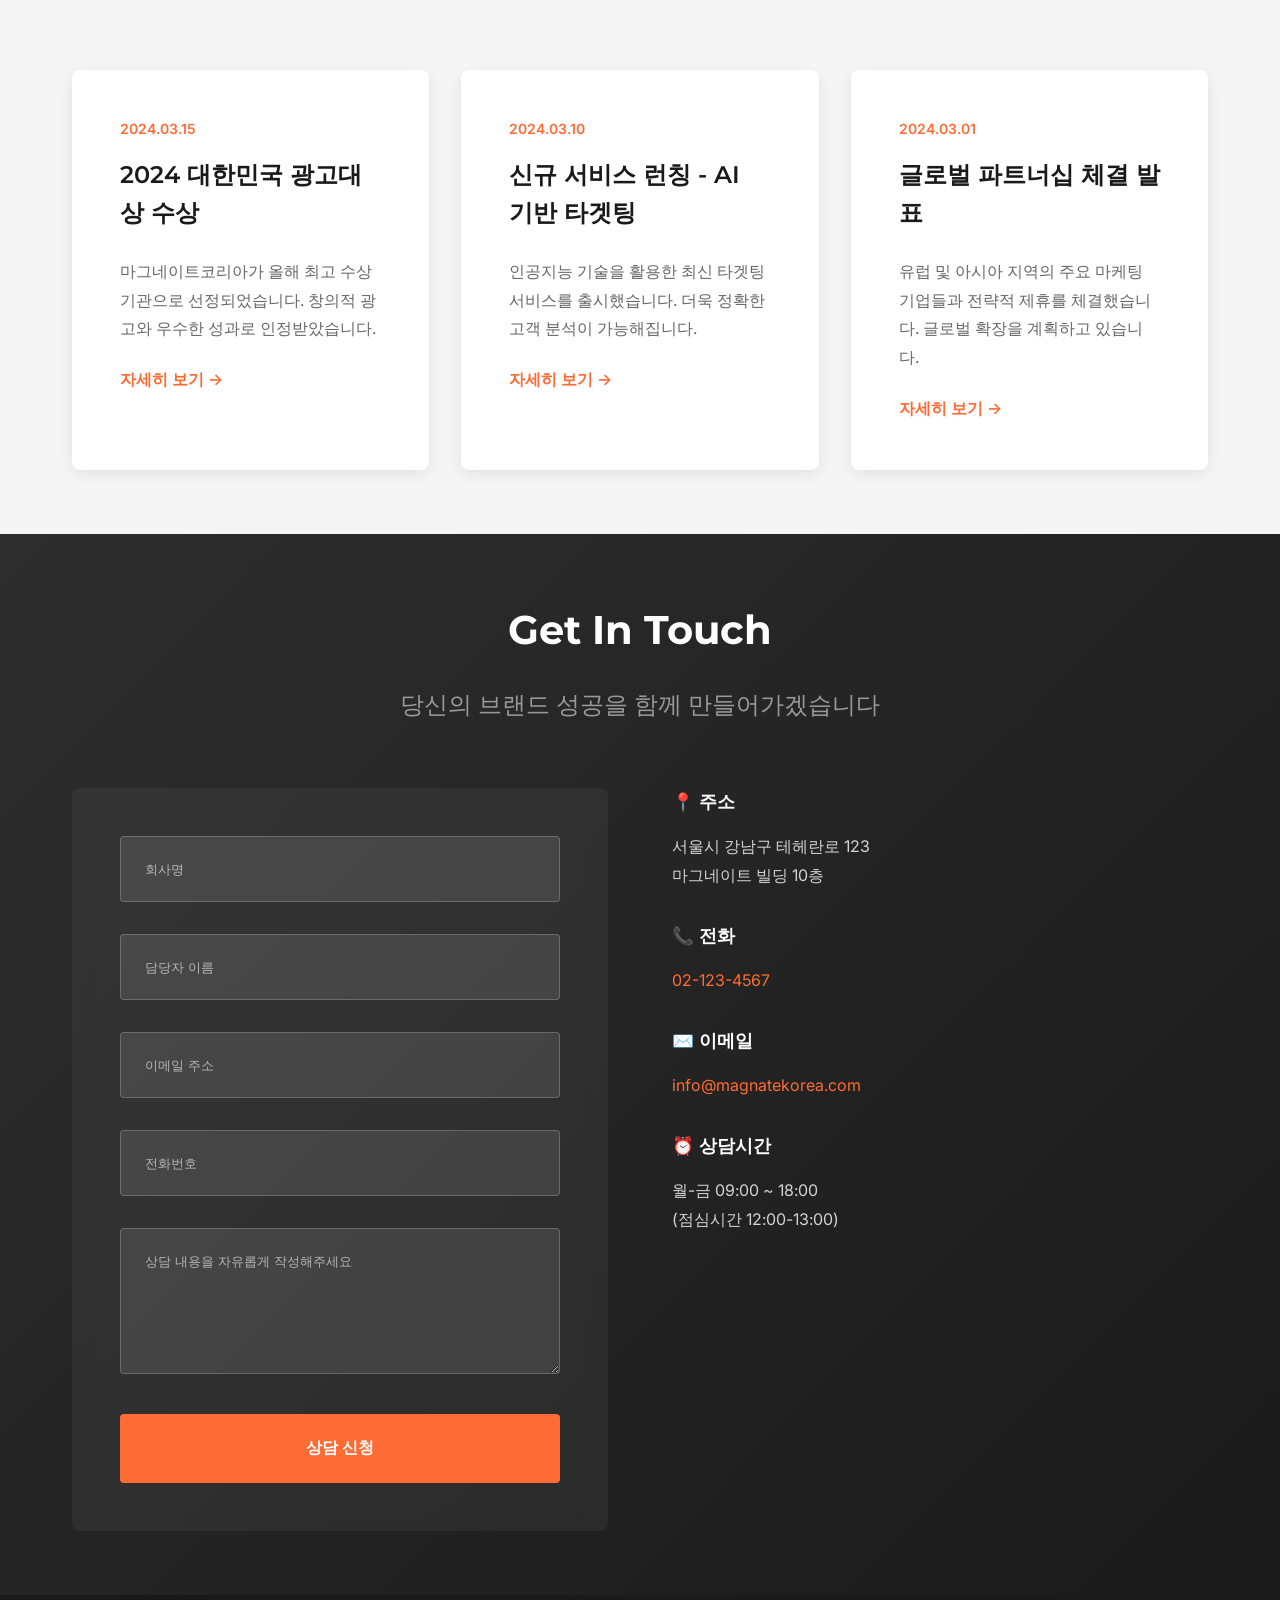
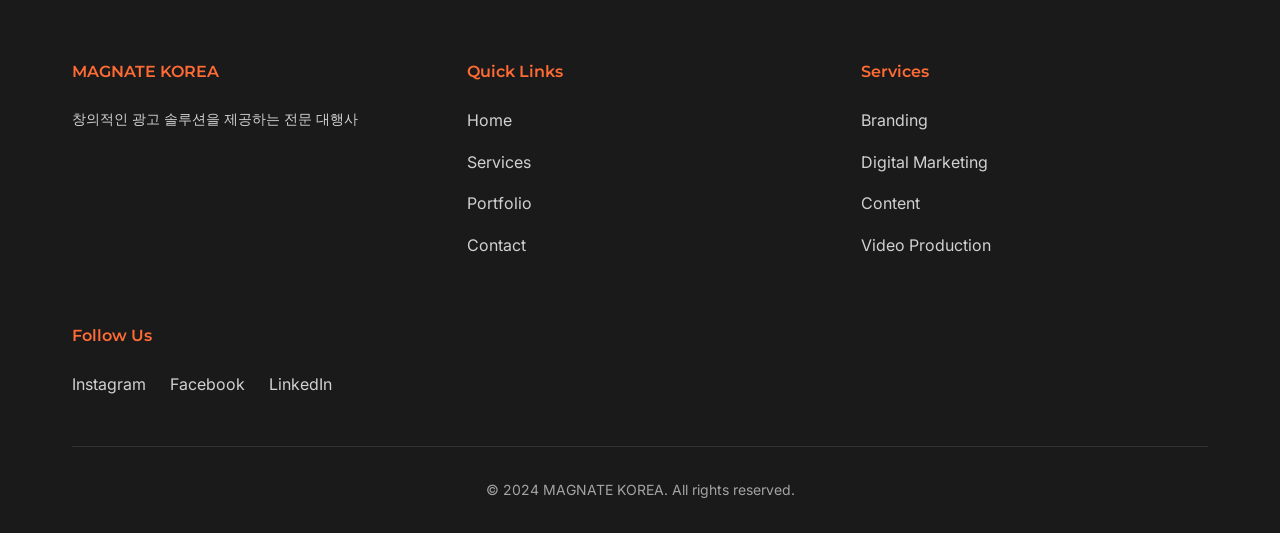
==== commit f8554f9f: "마그네이트코리아 웹사이트 완전 리뉴얼 - UI/UX Pro Max 디자인 시스템 적용 주요 변경사항: - 3페이지 구조 구현 (홈/서비스/포트폴리오) - UI/UX Pro Max " ====
--- a/index.html
+++ b/index.html
@@ -3,12 +3,13 @@
 <head>
     <meta charset="UTF-8">
     <meta name="viewport" content="width=device-width, initial-scale=1.0">
-    <meta name="description" content="마그네이트코리아 - 창의적인 광고 솔루션을 제공하는 대행사">
+    <meta name="description" content="마그네이트코리아 - 창의적인 광고 솔루션을 제공하는 전문 대행사">
     <title>마그네이트코리아 | 광고 · 마케팅 전문 대행사</title>
+    <link href="https://fonts.googleapis.com/css2?family=Montserrat:wght@400;500;600;700&family=Inter:wght@300;400;500;600;700&family=Playfair+Display:wght@400;600;700&display=swap" rel="stylesheet">
     <link rel="stylesheet" href="style.css">
 </head>
 <body>
-    <!-- 네비게이션 -->
+    <!-- ==================== 네비게이션 ==================== -->
     <nav class="navbar">
         <div class="container">
             <div class="nav-content">
@@ -17,8 +18,9 @@
                     <span class="logo-text">MAGNATE</span>
                 </div>
                 <ul class="nav-menu">
-                    <li><a href="#about" class="nav-link">About</a></li>
-                    <li><a href="#portfolio" class="nav-link">Portfolio</a></li>
+                    <li><a href="index.html" class="nav-link">Home</a></li>
+                    <li><a href="#services" class="nav-link">Services</a></li>
+                    <li><a href="portfolio.html" class="nav-link">Portfolio</a></li>
                     <li><a href="#contact" class="nav-link">Contact</a></li>
                 </ul>
                 <button class="hamburger" id="hamburger">
@@ -30,26 +32,28 @@
         </div>
     </nav>
 
-    <!-- 히어로 섹션 -->
+    <!-- ==================== 히어로 섹션 ==================== -->
     <section class="hero">
-        <div class="hero-content">
-            <h1 class="hero-title">
-                Your Brand<br><span class="gradient-text">Deserves Better</span>
-            </h1>
-            <p class="hero-subtitle">
-                창의성과 데이터 기반의 광고 솔루션으로<br>
-                브랜드의 가치를 극대화합니다
-            </p>
-            <a href="#contact" class="cta-button">상담 신청하기</a>
-        </div>
-        <div class="hero-decoration">
-            <div class="shape shape-1"></div>
-            <div class="shape shape-2"></div>
-            <div class="shape shape-3"></div>
-        </div>
-    </section>
-
-    <!-- 회사소개 섹션 -->
+        <div class="container" style="width: 100%; display: flex; align-items: center; justify-content: space-between; gap: 3rem;">
+            <div class="hero-content">
+                <h1 class="hero-title">
+                    Your Brand<br><span class="gradient-text">Deserves Excellence</span>
+                </h1>
+                <p class="hero-subtitle">
+                    창의성과 데이터 기반의 광고 솔루션으로<br>
+                    브랜드의 무한한 가능성을 펼쳐드립니다
+                </p>
+                <a href="#contact" class="cta-button">상담 신청하기</a>
+            </div>
+            <div class="hero-decoration">
+                <div class="shape shape-1"></div>
+                <div class="shape shape-2"></div>
+                <div class="shape shape-3"></div>
+            </div>
+        </div>
+    </section>
+
+    <!-- ==================== 회사소개 섹션 (Section 2-5) ==================== -->
     <section id="about" class="about">
         <div class="container">
             <div class="section-header">
@@ -57,52 +61,116 @@
                 <p>마그네이트코리아는 혁신적인 광고 솔루션을 제공합니다</p>
             </div>
 
-            <!-- 회사 개요 -->
+            <!-- 회사 개요 (3개 카드) -->
             <div class="about-grid">
                 <div class="about-card">
                     <div class="card-icon">📊</div>
                     <h3>데이터 중심</h3>
-                    <p>빅데이터 분석을 통한 정확한 타겟팅과 최적화된 캠페인 전략</p>
+                    <p>빅데이터 분석을 통한 정확한 타겟팅과 최적화된 캠페인 전략으로 최고의 성과를 구현합니다.</p>
                 </div>
                 <div class="about-card">
                     <div class="card-icon">✨</div>
                     <h3>창의적 솔루션</h3>
-                    <p>트렌디한 크리에이티브와 독창적인 아이디어로 브랜드 차별화</p>
+                    <p>트렌디한 크리에이티브와 독창적인 아이디어로 브랜드의 차별화를 실현합니다.</p>
                 </div>
                 <div class="about-card">
                     <div class="card-icon">🎯</div>
                     <h3>결과 지향</h3>
-                    <p>명확한 KPI 설정과 지속적인 성과 측정으로 최대 ROI 달성</p>
-                </div>
-            </div>
-
-            <!-- 미션/비전 -->
+                    <p>명확한 KPI 설정과 지속적인 성과 측정으로 최대 ROI 달성을 보장합니다.</p>
+                </div>
+            </div>
+
+            <!-- 미션/비전 (2개 섹션) -->
             <div class="mission-vision">
                 <div class="mission">
                     <h3>Our Mission</h3>
-                    <p>브랜드와 고객의 진정한 연결을 만드는 광고 파트너</p>
+                    <p>브랜드와 고객의 진정한 연결을 만드는 광고 파트너로서, 모든 클라이언트의 성장을 함께 이루겠습니다.</p>
                 </div>
                 <div class="vision">
                     <h3>Our Vision</h3>
-                    <p>아시아 최고의 창의적 광고 대행사로 성장하기</p>
-                </div>
-            </div>
-        </div>
-    </section>
-
-    <!-- 포트폴리오/사례 섹션 -->
-    <section id="portfolio" class="portfolio">
-        <div class="container">
-            <div class="section-header">
-                <h2>Our Portfolio</h2>
-                <p>성공한 브랜드들의 이야기</p>
+                    <p>아시아 최고의 창의적이고 효율적인 광고 대행사로 성장하여 글로벌 시장을 선도하겠습니다.</p>
+                </div>
+            </div>
+        </div>
+    </section>
+
+    <!-- ==================== 주요 서비스 하이라이트 (Section 6) ==================== -->
+    <section id="services" class="services dark-bg">
+        <div class="container">
+            <div class="section-header">
+                <h2>Our Services</h2>
+                <p>다양한 광고 솔루션으로 브랜드 성장을 지원합니다</p>
+            </div>
+
+            <div class="services-grid">
+                <div class="service-card">
+                    <div class="service-icon">🎨</div>
+                    <h3>브랜딩 & 아이덴티티</h3>
+                    <p>로고 디자인, BI 설계, 브랜드 가이드라인 개발</p>
+                    <a href="services.html#branding" class="service-link">자세히 보기 →</a>
+                </div>
+                <div class="service-card">
+                    <div class="service-icon">📱</div>
+                    <h3>디지털 마케팅</h3>
+                    <p>마케팅 전략, 캠페인 기획, 채널 최적화</p>
+                    <a href="services.html#digital" class="service-link">자세히 보기 →</a>
+                </div>
+                <div class="service-card">
+                    <div class="service-icon">📝</div>
+                    <h3>콘텐츠 제작</h3>
+                    <p>카피라이팅, 그래픽 디자인, 콘텐츠 기획</p>
+                    <a href="services.html#content" class="service-link">자세히 보기 →</a>
+                </div>
+                <div class="service-card">
+                    <div class="service-icon">🎬</div>
+                    <h3>영상 & 멀티미디어</h3>
+                    <p>광고 영상, 모션그래픽, 애니메이션</p>
+                    <a href="services.html#video" class="service-link">자세히 보기 →</a>
+                </div>
+            </div>
+
+            <div style="text-align: center; margin-top: 3rem;">
+                <a href="services.html" class="btn btn-outline">전체 서비스 보기</a>
+            </div>
+        </div>
+    </section>
+
+    <!-- ==================== 숫자로 보는 성과 (Section 7) ==================== -->
+    <section class="stats">
+        <div class="container">
+            <div class="stats-grid">
+                <div class="stat-card">
+                    <h3 class="stat-number">500+</h3>
+                    <p class="stat-label">완료된 프로젝트</p>
+                </div>
+                <div class="stat-card">
+                    <h3 class="stat-number">150+</h3>
+                    <p class="stat-label">신뢰하는 클라이언트</p>
+                </div>
+                <div class="stat-card">
+                    <h3 class="stat-number">98%</h3>
+                    <p class="stat-label">클라이언트 만족도</p>
+                </div>
+                <div class="stat-card">
+                    <h3 class="stat-number">12+</h3>
+                    <p class="stat-label">업계 수상 경력</p>
+                </div>
+            </div>
+        </div>
+    </section>
+
+    <!-- ==================== 성공 사례 스냅샷 (Section 8) ==================== -->
+    <section class="portfolio">
+        <div class="container">
+            <div class="section-header">
+                <h2>Success Cases</h2>
+                <p>함께한 브랜드들의 성공 이야기</p>
             </div>
 
             <div class="portfolio-grid">
-                <!-- 포트폴리오 아이템 -->
                 <div class="portfolio-item">
                     <div class="portfolio-image">
-                        <div class="image-placeholder" style="background: linear-gradient(135deg, #667eea 0%, #764ba2 100%);"></div>
+                        <div class="image-placeholder" style="background: linear-gradient(135deg, #FF6B35 0%, #FF8A50 100%);"></div>
                         <div class="portfolio-overlay">
                             <h4>Fashion Brand</h4>
                             <p>SNS 마케팅 캠페인</p>
@@ -117,7 +185,7 @@
 
                 <div class="portfolio-item">
                     <div class="portfolio-image">
-                        <div class="image-placeholder" style="background: linear-gradient(135deg, #f093fb 0%, #f5576c 100%);"></div>
+                        <div class="image-placeholder" style="background: linear-gradient(135deg, #FF6B35 0%, #1A1A1A 100%);"></div>
                         <div class="portfolio-overlay">
                             <h4>Food & Beverage</h4>
                             <p>브랜드 런칭 캠페인</p>
@@ -132,7 +200,7 @@
 
                 <div class="portfolio-item">
                     <div class="portfolio-image">
-                        <div class="image-placeholder" style="background: linear-gradient(135deg, #4facfe 0%, #00f2fe 100%);"></div>
+                        <div class="image-placeholder" style="background: linear-gradient(135deg, #2D2D2D 0%, #FF6B35 100%);"></div>
                         <div class="portfolio-overlay">
                             <h4>Tech Company</h4>
                             <p>제품 광고 캠페인</p>
@@ -147,7 +215,7 @@
 
                 <div class="portfolio-item">
                     <div class="portfolio-image">
-                        <div class="image-placeholder" style="background: linear-gradient(135deg, #fa709a 0%, #fee140 100%);"></div>
+                        <div class="image-placeholder" style="background: linear-gradient(135deg, #FF6B35 0%, #666666 100%);"></div>
                         <div class="portfolio-overlay">
                             <h4>Lifestyle Brand</h4>
                             <p>콘텐츠 마케팅</p>
@@ -159,46 +227,39 @@
                         <p class="portfolio-result">❤️ 커뮤니티 멤버 50,000명</p>
                     </div>
                 </div>
-
-                <div class="portfolio-item">
-                    <div class="portfolio-image">
-                        <div class="image-placeholder" style="background: linear-gradient(135deg, #a8edea 0%, #fed6e3 100%);"></div>
-                        <div class="portfolio-overlay">
-                            <h4>E-commerce</h4>
-                            <p>성장 마케팅</p>
-                        </div>
-                    </div>
-                    <div class="portfolio-info">
-                        <h4>이커머스</h4>
-                        <p class="portfolio-category">전략 · 분석</p>
-                        <p class="portfolio-result">📊 거래액 200% 성장</p>
-                    </div>
-                </div>
-
-                <div class="portfolio-item">
-                    <div class="portfolio-image">
-                        <div class="image-placeholder" style="background: linear-gradient(135deg, #ff9a56 0%, #ff6a88 100%);"></div>
-                        <div class="portfolio-overlay">
-                            <h4>Beauty Brand</h4>
-                            <p>인플루언서 마케팅</p>
-                        </div>
-                    </div>
-                    <div class="portfolio-info">
-                        <h4>뷰티 브랜드</h4>
-                        <p class="portfolio-category">인플루언서 · 전략</p>
-                        <p class="portfolio-result">⭐ 평점 4.8/5.0 달성</p>
-                    </div>
-                </div>
-            </div>
-        </div>
-    </section>
-
-    <!-- 팀 소개 섹션 -->
+            </div>
+
+            <div style="text-align: center; margin-top: 3rem;">
+                <a href="portfolio.html" class="btn btn-primary">전체 포트폴리오 보기</a>
+            </div>
+        </div>
+    </section>
+
+    <!-- ==================== 고객사 로고 갤러리 (Section 9) ==================== -->
+    <section class="clients">
+        <div class="container">
+            <div class="section-header">
+                <h2>Our Clients</h2>
+                <p>신뢰하는 글로벌 브랜드들과 함께 성장합니다</p>
+            </div>
+
+            <div class="clients-grid">
+                <div class="client-logo">Global Brand 01</div>
+                <div class="client-logo">Global Brand 02</div>
+                <div class="client-logo">Global Brand 03</div>
+                <div class="client-logo">Global Brand 04</div>
+                <div class="client-logo">Global Brand 05</div>
+                <div class="client-logo">Global Brand 06</div>
+            </div>
+        </div>
+    </section>
+
+    <!-- ==================== 팀 소개 (Section 10) ==================== -->
     <section class="team">
         <div class="container">
             <div class="section-header">
                 <h2>Our Team</h2>
-                <p>광고 업계 최고의 전문가들</p>
+                <p>광고 업계 최고의 전문가들이 당신의 브랜드를 위해 일합니다</p>
             </div>
 
             <div class="team-grid">
@@ -230,8 +291,39 @@
         </div>
     </section>
 
-    <!-- 연락처 섹션 -->
-    <section id="contact" class="contact">
+    <!-- ==================== 뉴스/블로그 (Section 11) ==================== -->
+    <section class="news">
+        <div class="container">
+            <div class="section-header">
+                <h2>Latest News</h2>
+                <p>마그네이트코리아의 최신 뉴스와 소식</p>
+            </div>
+
+            <div class="news-grid">
+                <div class="news-card">
+                    <div class="news-date">2024.03.15</div>
+                    <h3>2024 대한민국 광고대상 수상</h3>
+                    <p>마그네이트코리아가 올해 최고 수상 기관으로 선정되었습니다. 창의적 광고와 우수한 성과로 인정받았습니다.</p>
+                    <a href="#" class="news-link">자세히 보기 →</a>
+                </div>
+                <div class="news-card">
+                    <div class="news-date">2024.03.10</div>
+                    <h3>신규 서비스 런칭 - AI 기반 타겟팅</h3>
+                    <p>인공지능 기술을 활용한 최신 타겟팅 서비스를 출시했습니다. 더욱 정확한 고객 분석이 가능해집니다.</p>
+                    <a href="#" class="news-link">자세히 보기 →</a>
+                </div>
+                <div class="news-card">
+                    <div class="news-date">2024.03.01</div>
+                    <h3>글로벌 파트너십 체결 발표</h3>
+                    <p>유럽 및 아시아 지역의 주요 마케팅 기업들과 전략적 제휴를 체결했습니다. 글로벌 확장을 계획하고 있습니다.</p>
+                    <a href="#" class="news-link">자세히 보기 →</a>
+                </div>
+            </div>
+        </div>
+    </section>
+
+    <!-- ==================== 연락처 CTA (Section 12) ==================== -->
+    <section id="contact" class="contact dark-bg">
         <div class="container">
             <div class="section-header">
                 <h2>Get In Touch</h2>
@@ -282,7 +374,7 @@
         </div>
     </section>
 
-    <!-- 푸터 -->
+    <!-- ==================== 푸터 ==================== -->
     <footer class="footer">
         <div class="container">
             <div class="footer-content">
@@ -293,9 +385,19 @@
                 <div class="footer-section">
                     <h4>Quick Links</h4>
                     <ul>
-                        <li><a href="#about">About</a></li>
-                        <li><a href="#portfolio">Portfolio</a></li>
+                        <li><a href="index.html">Home</a></li>
+                        <li><a href="services.html">Services</a></li>
+                        <li><a href="portfolio.html">Portfolio</a></li>
                         <li><a href="#contact">Contact</a></li>
+                    </ul>
+                </div>
+                <div class="footer-section">
+                    <h4>Services</h4>
+                    <ul>
+                        <li><a href="services.html#branding">Branding</a></li>
+                        <li><a href="services.html#digital">Digital Marketing</a></li>
+                        <li><a href="services.html#content">Content</a></li>
+                        <li><a href="services.html#video">Video Production</a></li>
                     </ul>
                 </div>
                 <div class="footer-section">
--- a/style.css
+++ b/style.css
@@ -1,3 +1,46 @@
+/* ==================== Magnate Korea - 디자인 시스템 ==================== */
+
+/* 컬러 팔레트 */
+:root {
+    /* Primary Colors */
+    --color-primary: #1A1A1A;          /* 깊은 검은색 - 신뢰감 */
+    --color-accent: #FF6B35;           /* 비비드 오렌지 - 창의성 */
+    --color-secondary: #2D2D2D;        /* 차콜 그레이 - 배경 */
+    --color-tertiary: #FFFFFF;         /* 화이트 - 텍스트/카드 */
+    --color-neutral: #666666;          /* 미드 그레이 - 보조 텍스트 */
+
+    /* Additional Colors */
+    --color-light-bg: #F5F5F5;         /* 라이트 배경 */
+    --color-border: #E5E5E5;           /* 보더 */
+    --color-success: #4CAF50;          /* 성공 */
+    --color-error: #F44336;            /* 에러 */
+
+    /* Typography */
+    --font-heading: 'Montserrat', -apple-system, BlinkMacSystemFont, sans-serif;
+    --font-body: 'Inter', -apple-system, BlinkMacSystemFont, 'Noto Sans KR', sans-serif;
+    --font-accent: 'Playfair Display', serif;
+
+    /* Font Sizes */
+    --size-h1: 3.5rem;
+    --size-h2: 2.5rem;
+    --size-h3: 2rem;
+    --size-h4: 1.5rem;
+    --size-body: 1rem;
+    --size-small: 0.875rem;
+
+    /* Spacing */
+    --space-xs: 0.5rem;
+    --space-sm: 1rem;
+    --space-md: 1.5rem;
+    --space-lg: 2rem;
+    --space-xl: 3rem;
+    --space-2xl: 4rem;
+
+    /* Transitions */
+    --transition: 0.3s ease;
+    --transition-slow: 0.6s ease;
+}
+
 /* ==================== 기본 스타일 ==================== */
 * {
     margin: 0;
@@ -5,25 +48,14 @@
     box-sizing: border-box;
 }
 
-:root {
-    --primary-color: #1a1a2e;
-    --accent-color: #00d4ff;
-    --accent-pink: #ff006e;
-    --text-dark: #1a1a2e;
-    --text-light: #666666;
-    --bg-light: #f8f9fa;
-    --bg-white: #ffffff;
-    --border-color: #e0e0e0;
-    --transition: 0.3s ease;
-}
-
 html {
     scroll-behavior: smooth;
 }
 
 body {
-    font-family: -apple-system, BlinkMacSystemFont, 'Segoe UI', 'Noto Sans KR', sans-serif;
-    color: var(--text-dark);
+    font-family: var(--font-body);
+    color: var(--color-primary);
+    background-color: var(--color-tertiary);
     line-height: 1.6;
     overflow-x: hidden;
 }
@@ -31,19 +63,106 @@
 .container {
     max-width: 1200px;
     margin: 0 auto;
-    padding: 0 20px;
+    padding: 0 var(--space-lg);
+}
+
+/* ==================== 공통 요소 ==================== */
+
+/* 섹션 기본 스타일 */
+section {
+    padding: var(--space-2xl) 0;
+}
+
+section.dark-bg {
+    background-color: var(--color-secondary);
+    color: var(--color-tertiary);
+}
+
+/* 섹션 헤더 */
+.section-header {
+    text-align: center;
+    margin-bottom: var(--space-2xl);
+}
+
+.section-header h2 {
+    font-family: var(--font-heading);
+    font-size: var(--size-h2);
+    font-weight: 700;
+    margin-bottom: var(--space-md);
+    color: var(--color-primary);
+}
+
+.section-header p {
+    font-size: var(--size-h4);
+    color: var(--color-neutral);
+    font-weight: 300;
+}
+
+.dark-bg .section-header h2 {
+    color: var(--color-tertiary);
+}
+
+.dark-bg .section-header p {
+    color: #999999;
+}
+
+/* 버튼 */
+.btn,
+.cta-button {
+    display: inline-block;
+    padding: var(--space-sm) var(--space-lg);
+    font-family: var(--font-heading);
+    font-weight: 600;
+    text-decoration: none;
+    border-radius: 0;
+    cursor: pointer;
+    transition: all var(--transition);
+    border: 2px solid transparent;
+    font-size: var(--size-body);
+}
+
+.btn-primary,
+.cta-button {
+    background-color: var(--color-accent);
+    color: var(--color-tertiary);
+}
+
+.btn-primary:hover,
+.cta-button:hover {
+    background-color: #E85B2D;
+    transform: translateY(-2px);
+    box-shadow: 0 8px 16px rgba(255, 107, 53, 0.3);
+}
+
+.btn-outline {
+    border-color: var(--color-accent);
+    color: var(--color-accent);
+    background-color: transparent;
+}
+
+.btn-outline:hover {
+    background-color: var(--color-accent);
+    color: var(--color-tertiary);
+}
+
+/* 텍스트 강조 */
+.text-accent {
+    color: var(--color-accent);
+}
+
+.text-muted {
+    color: var(--color-neutral);
 }
 
 /* ==================== 네비게이션 ==================== */
 .navbar {
     position: sticky;
     top: 0;
-    background: rgba(255, 255, 255, 0.95);
+    background: rgba(255, 255, 255, 0.98);
     backdrop-filter: blur(10px);
-    border-bottom: 1px solid var(--border-color);
+    border-bottom: 1px solid var(--color-border);
     z-index: 1000;
     padding: 1rem 0;
-    transition: all var(--transition);
 }
 
 .nav-content {
@@ -55,28 +174,29 @@
 .logo {
     display: flex;
     align-items: center;
-    gap: 10px;
+    gap: var(--space-sm);
+    font-family: var(--font-heading);
     font-weight: 700;
     font-size: 1.5rem;
-    color: var(--primary-color);
+    color: var(--color-primary);
     text-decoration: none;
     cursor: pointer;
 }
 
 .logo-icon {
-    color: var(--accent-color);
+    color: var(--color-accent);
     font-size: 1.8rem;
 }
 
 .nav-menu {
     display: flex;
     list-style: none;
-    gap: 2rem;
+    gap: 2.5rem;
 }
 
 .nav-link {
     text-decoration: none;
-    color: var(--text-dark);
+    color: var(--color-primary);
     font-weight: 500;
     position: relative;
     transition: color var(--transition);
@@ -85,280 +205,277 @@
 .nav-link::after {
     content: '';
     position: absolute;
-    bottom: -5px;
+    bottom: -8px;
     left: 0;
     width: 0;
     height: 2px;
-    background: linear-gradient(90deg, var(--accent-color), var(--accent-pink));
+    background-color: var(--color-accent);
     transition: width var(--transition);
 }
 
 .nav-link:hover {
-    color: var(--accent-color);
+    color: var(--color-accent);
 }
 
 .nav-link:hover::after {
     width: 100%;
 }
 
+/* 모바일 메뉴 */
 .hamburger {
     display: none;
-    flex-direction: column;
     background: none;
     border: none;
+    flex-direction: column;
     cursor: pointer;
-    gap: 5px;
+    gap: 6px;
 }
 
 .hamburger span {
     width: 25px;
     height: 3px;
-    background: var(--text-dark);
-    border-radius: 2px;
-    transition: all 0.3s ease;
+    background-color: var(--color-primary);
+    transition: all var(--transition);
+}
+
+@media (max-width: 768px) {
+    .nav-menu {
+        display: none;
+    }
+
+    .hamburger {
+        display: flex;
+    }
 }
 
 /* ==================== 히어로 섹션 ==================== */
 .hero {
-    min-height: 100vh;
     display: flex;
     align-items: center;
     justify-content: space-between;
-    padding: 100px 0;
-    background: linear-gradient(135deg, #f5f7fa 0%, #c3cfe2 100%);
+    min-height: 100vh;
+    padding: var(--space-2xl) 0;
+    background: linear-gradient(135deg, var(--color-secondary) 0%, var(--color-primary) 100%);
+    color: var(--color-tertiary);
     position: relative;
     overflow: hidden;
 }
 
 .hero-content {
     flex: 1;
-    z-index: 10;
+    z-index: 2;
+    animation: fadeInUp 1s ease;
 }
 
 .hero-title {
-    font-size: 3.5rem;
+    font-family: var(--font-heading);
+    font-size: var(--size-h1);
+    font-weight: 700;
     line-height: 1.2;
-    font-weight: 800;
-    margin-bottom: 1.5rem;
-    color: var(--primary-color);
-}
-
-.gradient-text {
-    background: linear-gradient(90deg, var(--accent-color), var(--accent-pink));
+    margin-bottom: var(--space-lg);
+    letter-spacing: -2px;
+}
+
+.hero-title .gradient-text {
+    background: linear-gradient(135deg, var(--color-accent) 0%, #FF8A50 100%);
     -webkit-background-clip: text;
     -webkit-text-fill-color: transparent;
     background-clip: text;
 }
 
 .hero-subtitle {
-    font-size: 1.3rem;
-    color: var(--text-light);
-    margin-bottom: 2rem;
+    font-size: 1.25rem;
+    color: rgba(255, 255, 255, 0.9);
+    margin-bottom: var(--space-xl);
     line-height: 1.8;
 }
 
-.cta-button {
-    display: inline-block;
-    padding: 15px 40px;
-    background: linear-gradient(135deg, var(--accent-color), var(--accent-pink));
-    color: white;
-    text-decoration: none;
-    border-radius: 50px;
-    font-weight: 600;
-    transition: all var(--transition);
-    box-shadow: 0 10px 30px rgba(0, 212, 255, 0.3);
-    cursor: pointer;
-    border: none;
-    font-size: 1rem;
-}
-
-.cta-button:hover {
-    transform: translateY(-3px);
-    box-shadow: 0 15px 40px rgba(0, 212, 255, 0.4);
-}
-
+.hero .cta-button {
+    font-size: 1.1rem;
+    padding: var(--space-md) var(--space-2xl);
+}
+
+/* 히어로 데코레이션 */
 .hero-decoration {
-    position: absolute;
-    right: -100px;
-    top: 50%;
-    transform: translateY(-50%);
-    width: 500px;
+    flex: 1;
+    position: relative;
     height: 500px;
 }
 
 .shape {
     position: absolute;
-    border-radius: 30% 70% 70% 30% / 30% 30% 70% 70%;
-    animation: float 6s ease-in-out infinite;
-    opacity: 0.7;
+    border-radius: 50%;
+    opacity: 0.1;
 }
 
 .shape-1 {
     width: 300px;
     height: 300px;
-    background: linear-gradient(135deg, #667eea, #764ba2);
-    animation-delay: 0s;
+    background-color: var(--color-accent);
+    top: 50px;
+    right: 50px;
+    animation: float 6s ease-in-out infinite;
 }
 
 .shape-2 {
     width: 200px;
     height: 200px;
-    background: linear-gradient(135deg, #f093fb, #f5576c);
-    top: 50%;
-    left: 100px;
-    animation-delay: 2s;
+    background-color: #FF8A50;
+    bottom: 100px;
+    right: 200px;
+    animation: float 8s ease-in-out infinite reverse;
 }
 
 .shape-3 {
     width: 150px;
     height: 150px;
-    background: linear-gradient(135deg, #4facfe, #00f2fe);
-    top: 100px;
-    left: 50px;
-    animation-delay: 4s;
+    background-color: var(--color-accent);
+    bottom: 50px;
+    right: 50px;
+    animation: float 7s ease-in-out infinite;
+}
+
+@keyframes fadeInUp {
+    from {
+        opacity: 0;
+        transform: translateY(30px);
+    }
+    to {
+        opacity: 1;
+        transform: translateY(0);
+    }
 }
 
 @keyframes float {
     0%, 100% {
-        transform: translate(0, 0);
+        transform: translateY(0px);
     }
     50% {
-        transform: translate(30px, 30px);
-    }
-}
-
-/* ==================== 섹션 헤더 ==================== */
-.section-header {
-    text-align: center;
-    margin-bottom: 4rem;
-}
-
-.section-header h2 {
-    font-size: 2.5rem;
-    margin-bottom: 1rem;
-    color: var(--primary-color);
-}
-
-.section-header p {
-    font-size: 1.1rem;
-    color: var(--text-light);
+        transform: translateY(-20px);
+    }
 }
 
 /* ==================== About 섹션 ==================== */
 .about {
-    padding: 100px 0;
-    background: var(--bg-white);
+    background-color: var(--color-light-bg);
 }
 
 .about-grid {
     display: grid;
     grid-template-columns: repeat(auto-fit, minmax(300px, 1fr));
-    gap: 2rem;
-    margin-bottom: 4rem;
+    gap: var(--space-lg);
+    margin-bottom: var(--space-2xl);
 }
 
 .about-card {
-    padding: 2rem;
-    background: var(--bg-light);
-    border-radius: 15px;
+    background: var(--color-tertiary);
+    padding: var(--space-xl);
+    border-radius: 8px;
+    box-shadow: 0 4px 15px rgba(0, 0, 0, 0.08);
+    transition: all var(--transition);
     text-align: center;
-    transition: all var(--transition);
-    border: 1px solid transparent;
 }
 
 .about-card:hover {
-    transform: translateY(-10px);
-    border-color: var(--accent-color);
-    box-shadow: 0 20px 40px rgba(0, 212, 255, 0.1);
+    transform: translateY(-8px);
+    box-shadow: 0 12px 30px rgba(255, 107, 53, 0.15);
 }
 
 .card-icon {
     font-size: 3rem;
-    margin-bottom: 1rem;
+    margin-bottom: var(--space-md);
 }
 
 .about-card h3 {
-    font-size: 1.3rem;
-    margin-bottom: 0.5rem;
-    color: var(--primary-color);
+    font-family: var(--font-heading);
+    font-size: var(--size-h4);
+    color: var(--color-primary);
+    margin-bottom: var(--space-sm);
+    font-weight: 600;
 }
 
 .about-card p {
-    color: var(--text-light);
-    line-height: 1.7;
-}
-
+    color: var(--color-neutral);
+    line-height: 1.8;
+}
+
+/* Mission/Vision */
 .mission-vision {
     display: grid;
     grid-template-columns: 1fr 1fr;
-    gap: 2rem;
-    margin-top: 3rem;
-}
-
-.mission, .vision {
-    padding: 2.5rem;
-    border-radius: 15px;
-    text-align: center;
-}
-
-.mission {
-    background: linear-gradient(135deg, rgba(0, 212, 255, 0.1), rgba(102, 126, 234, 0.1));
-    border: 1px solid var(--accent-color);
-}
-
+    gap: var(--space-xl);
+}
+
+.mission,
 .vision {
-    background: linear-gradient(135deg, rgba(255, 0, 110, 0.1), rgba(245, 87, 108, 0.1));
-    border: 1px solid var(--accent-pink);
-}
-
-.mission h3, .vision h3 {
-    font-size: 1.5rem;
-    margin-bottom: 1rem;
-}
-
-.mission p, .vision p {
+    background: var(--color-tertiary);
+    padding: var(--space-2xl);
+    border-radius: 8px;
+    border-left: 4px solid var(--color-accent);
+    box-shadow: 0 4px 15px rgba(0, 0, 0, 0.08);
+}
+
+.mission h3,
+.vision h3 {
+    font-family: var(--font-heading);
+    font-size: var(--size-h4);
+    color: var(--color-primary);
+    margin-bottom: var(--space-md);
+    font-weight: 600;
+}
+
+.mission p,
+.vision p {
+    color: var(--color-neutral);
     font-size: 1.1rem;
-    color: var(--text-light);
     line-height: 1.8;
 }
 
-/* ==================== 포트폴리오 섹션 ==================== */
+@media (max-width: 768px) {
+    .mission-vision {
+        grid-template-columns: 1fr;
+    }
+}
+
+/* ==================== Portfolio 섹션 ==================== */
 .portfolio {
-    padding: 100px 0;
-    background: var(--bg-light);
+    background-color: var(--color-tertiary);
 }
 
 .portfolio-grid {
     display: grid;
-    grid-template-columns: repeat(auto-fit, minmax(320px, 1fr));
-    gap: 2rem;
+    grid-template-columns: repeat(auto-fill, minmax(320px, 1fr));
+    gap: var(--space-lg);
 }
 
 .portfolio-item {
-    background: var(--bg-white);
-    border-radius: 15px;
+    background: var(--color-light-bg);
+    border-radius: 8px;
     overflow: hidden;
     transition: all var(--transition);
-    box-shadow: 0 5px 15px rgba(0, 0, 0, 0.08);
+    box-shadow: 0 4px 15px rgba(0, 0, 0, 0.08);
 }
 
 .portfolio-item:hover {
-    transform: translateY(-15px);
-    box-shadow: 0 20px 40px rgba(0, 0, 0, 0.15);
+    transform: translateY(-8px);
+    box-shadow: 0 12px 30px rgba(255, 107, 53, 0.2);
 }
 
 .portfolio-image {
     position: relative;
     height: 250px;
     overflow: hidden;
+    background: linear-gradient(135deg, var(--color-secondary) 0%, var(--color-primary) 100%);
 }
 
 .image-placeholder {
     width: 100%;
     height: 100%;
-    display: flex;
-    align-items: center;
-    justify-content: center;
+    transition: transform var(--transition-slow);
+}
+
+.portfolio-item:hover .image-placeholder {
+    transform: scale(1.05);
 }
 
 .portfolio-overlay {
@@ -367,227 +484,248 @@
     left: 0;
     right: 0;
     bottom: 0;
-    background: rgba(0, 0, 0, 0.7);
+    background: rgba(26, 26, 26, 0.85);
     display: flex;
     flex-direction: column;
     justify-content: center;
     align-items: center;
-    color: white;
-    text-align: center;
     opacity: 0;
     transition: opacity var(--transition);
+    color: var(--color-tertiary);
 }
 
 .portfolio-item:hover .portfolio-overlay {
     opacity: 1;
 }
 
+.portfolio-overlay h4,
+.portfolio-overlay p {
+    color: var(--color-tertiary);
+}
+
 .portfolio-overlay h4 {
+    font-family: var(--font-heading);
     font-size: 1.5rem;
-    margin-bottom: 0.5rem;
-}
-
-.portfolio-overlay p {
-    font-size: 0.9rem;
+    font-weight: 600;
 }
 
 .portfolio-info {
-    padding: 2rem;
+    padding: var(--space-lg);
 }
 
 .portfolio-info h4 {
+    font-family: var(--font-heading);
     font-size: 1.2rem;
-    margin-bottom: 0.5rem;
-    color: var(--primary-color);
+    color: var(--color-primary);
+    margin-bottom: var(--space-sm);
+    font-weight: 600;
 }
 
 .portfolio-category {
-    font-size: 0.85rem;
-    color: var(--accent-color);
-    font-weight: 600;
-    margin-bottom: 0.5rem;
+    color: var(--color-neutral);
+    font-size: var(--size-small);
+    margin-bottom: var(--space-sm);
 }
 
 .portfolio-result {
-    color: var(--text-light);
-    font-size: 0.9rem;
-}
-
-/* ==================== 팀 섹션 ==================== */
+    color: var(--color-accent);
+    font-weight: 600;
+    font-size: var(--size-small);
+}
+
+/* ==================== Team 섹션 ==================== */
 .team {
-    padding: 100px 0;
-    background: var(--bg-white);
+    background-color: var(--color-light-bg);
 }
 
 .team-grid {
     display: grid;
     grid-template-columns: repeat(auto-fit, minmax(250px, 1fr));
-    gap: 2rem;
+    gap: var(--space-xl);
 }
 
 .team-member {
+    background: var(--color-tertiary);
+    padding: var(--space-xl);
+    border-radius: 8px;
     text-align: center;
-    padding: 2rem;
-    border-radius: 15px;
-    transition: all var(--transition);
-    border: 1px solid var(--border-color);
+    box-shadow: 0 4px 15px rgba(0, 0, 0, 0.08);
+    transition: all var(--transition);
 }
 
 .team-member:hover {
-    border-color: var(--accent-color);
-    box-shadow: 0 15px 35px rgba(0, 212, 255, 0.15);
+    transform: translateY(-8px);
+    box-shadow: 0 12px 30px rgba(255, 107, 53, 0.15);
 }
 
 .member-avatar {
     width: 80px;
     height: 80px;
-    border-radius: 50%;
-    background: linear-gradient(135deg, var(--accent-color), var(--accent-pink));
+    margin: 0 auto var(--space-lg);
+    background: linear-gradient(135deg, var(--color-accent) 0%, #FF8A50 100%);
+    color: var(--color-tertiary);
     display: flex;
     align-items: center;
     justify-content: center;
+    border-radius: 50%;
+    font-family: var(--font-heading);
+    font-weight: 700;
     font-size: 2rem;
-    color: white;
-    font-weight: bold;
-    margin: 0 auto 1rem;
 }
 
 .team-member h4 {
-    font-size: 1rem;
-    margin-bottom: 0.5rem;
-    color: var(--text-light);
-    font-weight: 400;
+    font-family: var(--font-heading);
+    font-size: 1.1rem;
+    color: var(--color-primary);
+    margin-bottom: var(--space-sm);
+    font-weight: 600;
 }
 
 .team-member p {
-    font-size: 1.3rem;
-    margin-bottom: 0.5rem;
-    color: var(--primary-color);
+    color: var(--color-accent);
+    font-weight: 600;
+    margin-bottom: var(--space-sm);
+    font-size: 1.2rem;
 }
 
 .member-role {
-    display: inline-block;
-    padding: 0.5rem 1rem;
-    background: var(--bg-light);
-    border-radius: 20px;
-    font-size: 0.85rem;
-    color: var(--accent-color);
-}
-
-/* ==================== 연락처 섹션 ==================== */
+    color: var(--color-neutral);
+    font-size: var(--size-small);
+    display: block;
+}
+
+/* ==================== Contact 섹션 ==================== */
 .contact {
-    padding: 100px 0;
-    background: linear-gradient(135deg, #f5f7fa 0%, #c3cfe2 100%);
+    background: linear-gradient(135deg, var(--color-secondary) 0%, var(--color-primary) 100%);
+    color: var(--color-tertiary);
+}
+
+.contact .section-header h2 {
+    color: var(--color-tertiary);
+}
+
+.contact .section-header p {
+    color: #999999;
 }
 
 .contact-content {
     display: grid;
     grid-template-columns: 1fr 1fr;
-    gap: 3rem;
+    gap: var(--space-2xl);
 }
 
 .contact-form {
-    background: var(--bg-white);
-    padding: 2.5rem;
-    border-radius: 15px;
-    box-shadow: 0 10px 30px rgba(0, 0, 0, 0.1);
+    background: rgba(255, 255, 255, 0.05);
+    padding: var(--space-xl);
+    border-radius: 8px;
+    backdrop-filter: blur(10px);
 }
 
 .form-group {
-    margin-bottom: 1.5rem;
-}
-
-.form-group input,
-.form-group textarea {
+    margin-bottom: var(--space-lg);
+}
+
+.contact-form input,
+.contact-form textarea {
     width: 100%;
-    padding: 12px 15px;
-    border: 1px solid var(--border-color);
-    border-radius: 8px;
-    font-size: 1rem;
-    font-family: inherit;
-    transition: all var(--transition);
-}
-
-.form-group input:focus,
-.form-group textarea:focus {
+    padding: var(--space-md);
+    border: 1px solid rgba(255, 255, 255, 0.2);
+    background: rgba(255, 255, 255, 0.1);
+    color: var(--color-tertiary);
+    border-radius: 4px;
+    font-family: var(--font-body);
+    transition: all var(--transition);
+}
+
+.contact-form input::placeholder,
+.contact-form textarea::placeholder {
+    color: rgba(255, 255, 255, 0.6);
+}
+
+.contact-form input:focus,
+.contact-form textarea:focus {
     outline: none;
-    border-color: var(--accent-color);
-    box-shadow: 0 0 0 3px rgba(0, 212, 255, 0.1);
+    background: rgba(255, 255, 255, 0.15);
+    border-color: var(--color-accent);
 }
 
 .submit-btn {
     width: 100%;
-    padding: 15px;
-    background: linear-gradient(135deg, var(--accent-color), var(--accent-pink));
-    color: white;
+    padding: var(--space-md);
+    background-color: var(--color-accent);
+    color: var(--color-tertiary);
     border: none;
-    border-radius: 8px;
+    border-radius: 4px;
+    font-family: var(--font-heading);
+    font-weight: 600;
     font-size: 1rem;
-    font-weight: 600;
     cursor: pointer;
     transition: all var(--transition);
 }
 
 .submit-btn:hover {
+    background-color: #E85B2D;
     transform: translateY(-2px);
-    box-shadow: 0 10px 25px rgba(0, 212, 255, 0.3);
 }
 
 .contact-info {
-    display: grid;
-    gap: 2rem;
-}
-
-.info-item {
-    padding: 1.5rem;
-    background: var(--bg-white);
-    border-radius: 15px;
-    box-shadow: 0 5px 15px rgba(0, 0, 0, 0.05);
+    display: flex;
+    flex-direction: column;
+    gap: var(--space-lg);
 }
 
 .info-item h4 {
+    font-family: var(--font-heading);
     font-size: 1.1rem;
-    margin-bottom: 0.5rem;
-    color: var(--primary-color);
+    margin-bottom: var(--space-sm);
+    color: var(--color-tertiary);
 }
 
 .info-item p {
-    color: var(--text-light);
+    color: rgba(255, 255, 255, 0.8);
     line-height: 1.8;
 }
 
 .info-item a {
-    color: var(--accent-color);
+    color: var(--color-accent);
     text-decoration: none;
-    transition: color var(--transition);
+    transition: all var(--transition);
 }
 
 .info-item a:hover {
-    color: var(--accent-pink);
-}
-
-/* ==================== 푸터 ==================== */
+    text-decoration: underline;
+}
+
+@media (max-width: 768px) {
+    .contact-content {
+        grid-template-columns: 1fr;
+    }
+}
+
+/* ==================== Footer ==================== */
 .footer {
-    background: var(--primary-color);
-    color: white;
-    padding: 4rem 0 2rem;
+    background-color: var(--color-primary);
+    color: var(--color-tertiary);
+    padding: var(--space-2xl) 0 var(--space-lg);
 }
 
 .footer-content {
     display: grid;
     grid-template-columns: repeat(auto-fit, minmax(250px, 1fr));
-    gap: 2rem;
-    margin-bottom: 2rem;
+    gap: var(--space-xl);
+    margin-bottom: var(--space-xl);
 }
 
 .footer-section h4 {
-    font-size: 1.1rem;
-    margin-bottom: 1rem;
+    font-family: var(--font-heading);
+    font-weight: 600;
+    margin-bottom: var(--space-md);
+    color: var(--color-accent);
 }
 
 .footer-section p {
-    color: rgba(255, 255, 255, 0.7);
-    line-height: 1.8;
+    color: rgba(255, 255, 255, 0.8);
+    font-size: var(--size-small);
 }
 
 .footer-section ul {
@@ -595,147 +733,544 @@
 }
 
 .footer-section ul li {
-    margin-bottom: 0.5rem;
-}
-
-.footer-section ul li a {
-    color: rgba(255, 255, 255, 0.7);
+    margin-bottom: var(--space-sm);
+}
+
+.footer-section a {
+    color: rgba(255, 255, 255, 0.8);
     text-decoration: none;
     transition: color var(--transition);
 }
 
-.footer-section ul li a:hover {
-    color: var(--accent-color);
+.footer-section a:hover {
+    color: var(--color-accent);
 }
 
 .social-links {
     display: flex;
-    gap: 1rem;
-}
-
-.social-links a {
-    display: inline-block;
-    padding: 0.5rem 1rem;
+    gap: var(--space-md);
+}
+
+.footer-bottom {
+    text-align: center;
+    padding-top: var(--space-lg);
+    border-top: 1px solid rgba(255, 255, 255, 0.1);
+    color: rgba(255, 255, 255, 0.6);
+    font-size: var(--size-small);
+}
+
+/* ==================== Services 섹션 ==================== */
+.services-grid {
+    display: grid;
+    grid-template-columns: repeat(auto-fit, minmax(260px, 1fr));
+    gap: var(--space-lg);
+}
+
+.service-card {
+    background: rgba(255, 255, 255, 0.05);
+    padding: var(--space-xl);
+    border-radius: 8px;
+    border: 1px solid rgba(255, 255, 255, 0.1);
+    text-align: center;
+    transition: all var(--transition);
+}
+
+.service-card:hover {
     background: rgba(255, 255, 255, 0.1);
-    color: white;
+    border-color: var(--color-accent);
+    transform: translateY(-8px);
+}
+
+.service-icon {
+    font-size: 3.5rem;
+    margin-bottom: var(--space-md);
+    display: block;
+}
+
+.service-card h3 {
+    font-family: var(--font-heading);
+    font-size: var(--size-h4);
+    font-weight: 600;
+    margin-bottom: var(--space-md);
+    color: var(--color-tertiary);
+}
+
+.service-card p {
+    color: rgba(255, 255, 255, 0.8);
+    margin-bottom: var(--space-lg);
+    font-size: var(--size-small);
+    line-height: 1.8;
+}
+
+.service-link {
+    color: var(--color-accent);
     text-decoration: none;
-    border-radius: 5px;
-    transition: all var(--transition);
-}
-
-.social-links a:hover {
-    background: var(--accent-color);
-    color: var(--primary-color);
-}
-
-.footer-bottom {
-    border-top: 1px solid rgba(255, 255, 255, 0.1);
-    padding-top: 2rem;
+    font-weight: 600;
+    transition: all var(--transition);
+}
+
+.service-link:hover {
+    transform: translateX(5px);
+}
+
+/* ==================== Stats 섹션 ==================== */
+.stats {
+    background-color: var(--color-light-bg);
+    padding: var(--space-2xl) 0;
+}
+
+.stats-grid {
+    display: grid;
+    grid-template-columns: repeat(auto-fit, minmax(250px, 1fr));
+    gap: var(--space-xl);
+}
+
+.stat-card {
     text-align: center;
-    color: rgba(255, 255, 255, 0.5);
+}
+
+.stat-number {
+    font-family: var(--font-heading);
+    font-size: 3rem;
+    font-weight: 700;
+    color: var(--color-accent);
+    margin-bottom: var(--space-sm);
+}
+
+.stat-label {
+    color: var(--color-neutral);
+    font-size: 1.1rem;
+}
+
+/* ==================== Clients 섹션 ==================== */
+.clients {
+    background-color: var(--color-tertiary);
+}
+
+.clients-grid {
+    display: grid;
+    grid-template-columns: repeat(auto-fit, minmax(200px, 1fr));
+    gap: var(--space-lg);
+}
+
+.client-logo {
+    background-color: var(--color-light-bg);
+    padding: var(--space-xl);
+    border-radius: 8px;
+    text-align: center;
+    color: var(--color-neutral);
+    font-weight: 600;
+    transition: all var(--transition);
+    border: 2px solid transparent;
+}
+
+.client-logo:hover {
+    border-color: var(--color-accent);
+    color: var(--color-accent);
+}
+
+/* ==================== News 섹션 ==================== */
+.news {
+    background-color: var(--color-light-bg);
+}
+
+.news-grid {
+    display: grid;
+    grid-template-columns: repeat(auto-fit, minmax(300px, 1fr));
+    gap: var(--space-lg);
+}
+
+.news-card {
+    background: var(--color-tertiary);
+    padding: var(--space-xl);
+    border-radius: 8px;
+    box-shadow: 0 4px 15px rgba(0, 0, 0, 0.08);
+    transition: all var(--transition);
+}
+
+.news-card:hover {
+    transform: translateY(-8px);
+    box-shadow: 0 12px 30px rgba(255, 107, 53, 0.15);
+}
+
+.news-date {
+    color: var(--color-accent);
+    font-weight: 600;
+    font-size: var(--size-small);
+    margin-bottom: var(--space-sm);
+}
+
+.news-card h3 {
+    font-family: var(--font-heading);
+    font-size: var(--size-h4);
+    color: var(--color-primary);
+    margin-bottom: var(--space-md);
+    font-weight: 600;
+}
+
+.news-card p {
+    color: var(--color-neutral);
+    margin-bottom: var(--space-md);
+    line-height: 1.8;
+}
+
+.news-link {
+    color: var(--color-accent);
+    text-decoration: none;
+    font-weight: 600;
+    transition: all var(--transition);
+}
+
+.news-link:hover {
+    transform: translateX(5px);
+}
+
+/* ==================== Services Page 스타일 ==================== */
+.service-hero {
+    padding: 6rem 0;
+    text-align: center;
+}
+
+.service-hero h1 {
+    font-family: var(--font-heading);
+    font-size: var(--size-h1);
+    font-weight: 700;
+    margin-bottom: var(--space-md);
+}
+
+.service-hero p {
+    font-size: var(--size-h4);
+    color: #999999;
+}
+
+/* 서비스 상세 섹션 */
+.service-detail {
+    padding: var(--space-2xl) 0;
+}
+
+.service-detail-content {
+    display: grid;
+    grid-template-columns: 1fr 1fr;
+    gap: var(--space-2xl);
+    align-items: center;
+}
+
+.service-detail-text h2 {
+    font-family: var(--font-heading);
+    font-size: var(--size-h2);
+    font-weight: 700;
+    margin-bottom: var(--space-lg);
+}
+
+.dark-bg .service-detail-text h2 {
+    color: var(--color-tertiary);
+}
+
+.service-detail-text > p {
+    font-size: 1.1rem;
+    line-height: 1.8;
+    margin-bottom: var(--space-lg);
+}
+
+.dark-bg .service-detail-text > p {
+    color: rgba(255, 255, 255, 0.9);
+}
+
+.service-list {
+    list-style: none;
+}
+
+.service-list li {
+    padding: var(--space-sm) 0;
+    padding-left: var(--space-lg);
+    position: relative;
+    line-height: 1.8;
+    font-size: 1rem;
+}
+
+.service-list li::before {
+    content: '✓';
+    position: absolute;
+    left: 0;
+    color: var(--color-accent);
+    font-weight: 700;
+}
+
+.dark-bg .service-list li {
+    color: rgba(255, 255, 255, 0.9);
+}
+
+.placeholder-box {
+    width: 100%;
+    height: 400px;
+    border-radius: 8px;
+    box-shadow: 0 10px 40px rgba(0, 0, 0, 0.15);
+}
+
+/* 서비스 비교표 */
+.service-comparison {
+    padding: var(--space-2xl) 0;
+}
+
+.comparison-table {
+    overflow-x: auto;
+    margin-top: var(--space-2xl);
+}
+
+.comparison-table table {
+    width: 100%;
+    border-collapse: collapse;
+    background: rgba(255, 255, 255, 0.05);
+    border-radius: 8px;
+    overflow: hidden;
+}
+
+.comparison-table th {
+    background: rgba(255, 255, 255, 0.1);
+    padding: var(--space-lg);
+    text-align: left;
+    font-weight: 600;
+    border-bottom: 1px solid rgba(255, 255, 255, 0.2);
+    color: var(--color-tertiary);
+}
+
+.comparison-table td {
+    padding: var(--space-lg);
+    border-bottom: 1px solid rgba(255, 255, 255, 0.1);
+    color: rgba(255, 255, 255, 0.9);
+}
+
+.comparison-table tbody tr:hover {
+    background: rgba(255, 255, 255, 0.05);
+}
+
+/* CTA 섹션 */
+.service-cta {
+    background: linear-gradient(135deg, var(--color-secondary) 0%, var(--color-primary) 100%);
+    color: var(--color-tertiary);
+    padding: 4rem 0;
+    text-align: center;
+}
+
+.service-cta h2 {
+    font-family: var(--font-heading);
+    font-size: var(--size-h2);
+    font-weight: 700;
+    margin-bottom: var(--space-md);
+}
+
+.service-cta p {
+    font-size: var(--size-h4);
+    color: #999999;
+    margin-bottom: var(--space-xl);
+}
+
+@media (max-width: 768px) {
+    .service-detail-content {
+        grid-template-columns: 1fr;
+    }
+
+    .placeholder-box {
+        height: 250px;
+    }
+
+    .comparison-table {
+        font-size: 0.9rem;
+    }
+
+    .comparison-table th,
+    .comparison-table td {
+        padding: var(--space-md);
+    }
+}
+
+/* ==================== Portfolio Page 스타일 ==================== */
+.portfolio-hero {
+    padding: 6rem 0;
+    text-align: center;
+}
+
+.portfolio-hero h1 {
+    font-family: var(--font-heading);
+    font-size: var(--size-h1);
+    font-weight: 700;
+    margin-bottom: var(--space-md);
+}
+
+.portfolio-hero p {
+    font-size: var(--size-h4);
+    color: #999999;
+}
+
+/* 포트폴리오 섹션 */
+.portfolio-section {
+    padding: var(--space-2xl) 0;
+}
+
+/* 필터 버튼 */
+.filter-buttons {
+    display: flex;
+    justify-content: center;
+    gap: var(--space-md);
+    margin-bottom: var(--space-2xl);
+    flex-wrap: wrap;
+}
+
+.filter-btn {
+    padding: var(--space-sm) var(--space-lg);
+    border: 2px solid var(--color-neutral);
+    background: transparent;
+    color: var(--color-primary);
+    font-family: var(--font-heading);
+    font-weight: 600;
+    cursor: pointer;
+    transition: all var(--transition);
+}
+
+.filter-btn:hover {
+    border-color: var(--color-accent);
+    color: var(--color-accent);
+}
+
+.filter-btn.active {
+    background-color: var(--color-accent);
+    color: var(--color-tertiary);
+    border-color: var(--color-accent);
+}
+
+/* 포트폴리오 그리드는 기존 스타일 사용 */
+
+/* Testimonials 섹션 */
+.testimonials {
+    padding: var(--space-2xl) 0;
+}
+
+.testimonials-grid {
+    display: grid;
+    grid-template-columns: repeat(auto-fit, minmax(300px, 1fr));
+    gap: var(--space-xl);
+}
+
+.testimonial-card {
+    background: rgba(255, 255, 255, 0.05);
+    padding: var(--space-xl);
+    border-radius: 8px;
+    border: 1px solid rgba(255, 255, 255, 0.1);
+    transition: all var(--transition);
+}
+
+.testimonial-card:hover {
+    background: rgba(255, 255, 255, 0.1);
+    border-color: var(--color-accent);
+    transform: translateY(-8px);
+}
+
+.stars {
+    margin-bottom: var(--space-md);
+    font-size: 1.2rem;
+}
+
+.testimonial-text {
+    color: rgba(255, 255, 255, 0.9);
+    font-style: italic;
+    margin-bottom: var(--space-md);
+    line-height: 1.8;
+    font-size: 1rem;
+}
+
+.client-name {
+    color: var(--color-accent);
+    font-weight: 600;
+    font-size: var(--size-small);
+}
+
+/* Portfolio CTA 섹션 */
+.portfolio-cta {
+    background: linear-gradient(135deg, var(--color-secondary) 0%, var(--color-primary) 100%);
+    color: var(--color-tertiary);
+    padding: 4rem 0;
+    text-align: center;
+}
+
+.portfolio-cta h2 {
+    font-family: var(--font-heading);
+    font-size: var(--size-h2);
+    font-weight: 700;
+    margin-bottom: var(--space-md);
+}
+
+.portfolio-cta p {
+    font-size: var(--size-h4);
+    color: #999999;
+    margin-bottom: var(--space-xl);
+}
+
+@media (max-width: 768px) {
+    .filter-buttons {
+        gap: var(--space-sm);
+    }
+
+    .filter-btn {
+        padding: var(--space-sm) var(--space-md);
+        font-size: 0.9rem;
+    }
+
+    .testimonials-grid {
+        grid-template-columns: 1fr;
+    }
 }
 
 /* ==================== 반응형 디자인 ==================== */
-@media (max-width: 768px) {
+@media (max-width: 1024px) {
     .hero {
-        min-height: 80vh;
         flex-direction: column;
-        justify-content: center;
-        padding: 50px 0;
+    }
+
+    .hero-decoration {
+        display: none;
     }
 
     .hero-title {
         font-size: 2.5rem;
     }
-
-    .hero-subtitle {
-        font-size: 1rem;
-    }
-
-    .hero-decoration {
-        width: 300px;
-        height: 300px;
-        right: -150px;
-    }
-
-    .nav-menu {
-        display: none;
-        position: absolute;
-        top: 70px;
-        left: 0;
-        right: 0;
-        flex-direction: column;
-        background: white;
-        gap: 0;
-        padding: 1rem 0;
-        border-bottom: 1px solid var(--border-color);
-    }
-
-    .nav-menu.active {
-        display: flex;
-    }
-
-    .nav-menu li {
-        border-bottom: 1px solid var(--border-color);
-    }
-
-    .nav-menu li a {
-        display: block;
-        padding: 1rem 1.5rem;
-    }
-
-    .hamburger {
-        display: flex;
-    }
-
-    .mission-vision {
+}
+
+@media (max-width: 768px) {
+    :root {
+        --size-h1: 2.5rem;
+        --size-h2: 1.875rem;
+        --size-h3: 1.5rem;
+    }
+
+    section {
+        padding: var(--space-xl) 0;
+    }
+
+    .container {
+        padding: 0 var(--space-md);
+    }
+
+    .about-grid {
         grid-template-columns: 1fr;
-    }
-
-    .contact-content {
-        grid-template-columns: 1fr;
-        gap: 2rem;
-    }
-
-    .section-header h2 {
-        font-size: 2rem;
-    }
-
-    .hero-title {
-        line-height: 1.3;
-    }
-
-    .about, .portfolio, .team, .contact {
-        padding: 60px 0;
-    }
-}
-
-@media (max-width: 480px) {
-    .hero-title {
-        font-size: 2rem;
-    }
-
-    .hero-subtitle {
-        font-size: 0.95rem;
-    }
-
-    .section-header h2 {
-        font-size: 1.8rem;
     }
 
     .portfolio-grid {
         grid-template-columns: 1fr;
     }
 
-    .about-grid {
+    .services-grid {
         grid-template-columns: 1fr;
     }
 
-    .team-grid {
+    .stats-grid {
         grid-template-columns: 1fr;
     }
 
-    .hero-decoration {
-        display: none;
-    }
-}
+    .clients-grid {
+        grid-template-columns: repeat(2, 1fr);
+    }
+
+    .news-grid {
+        grid-template-columns: 1fr;
+    }
+}
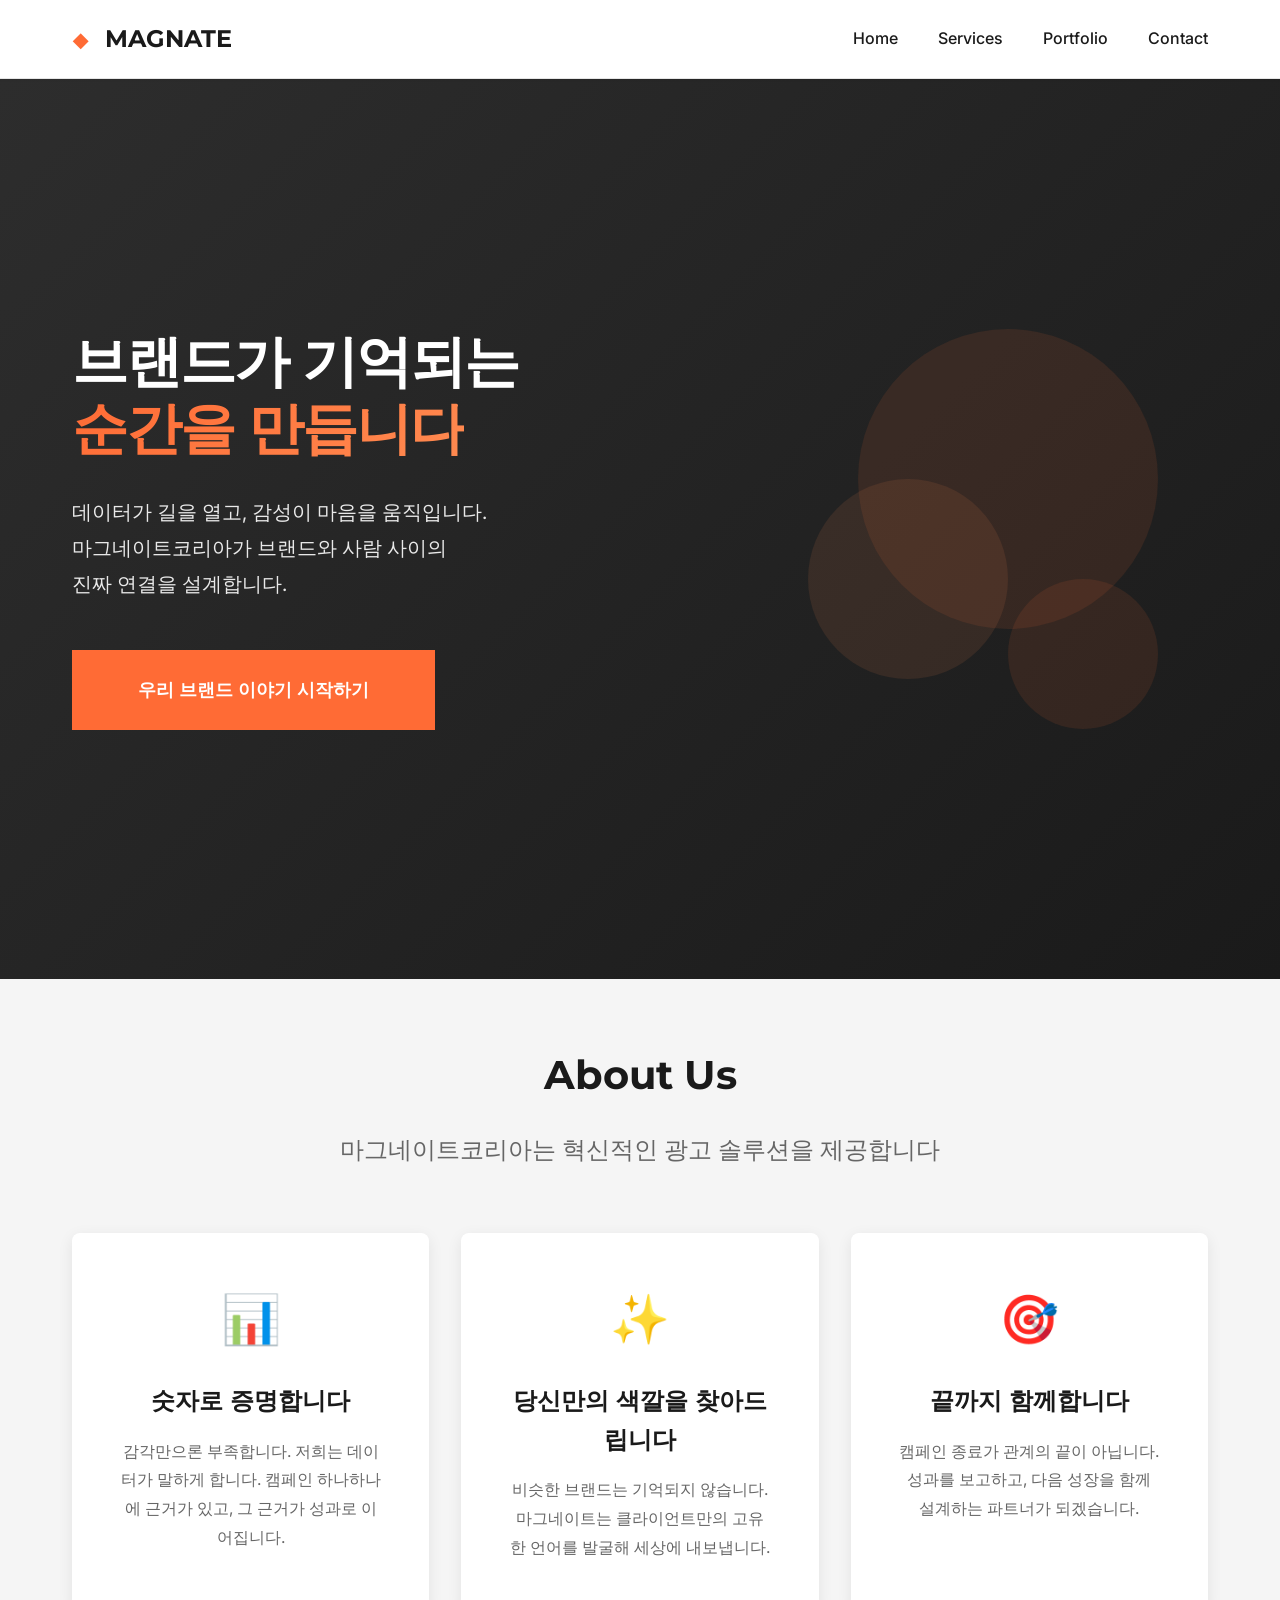
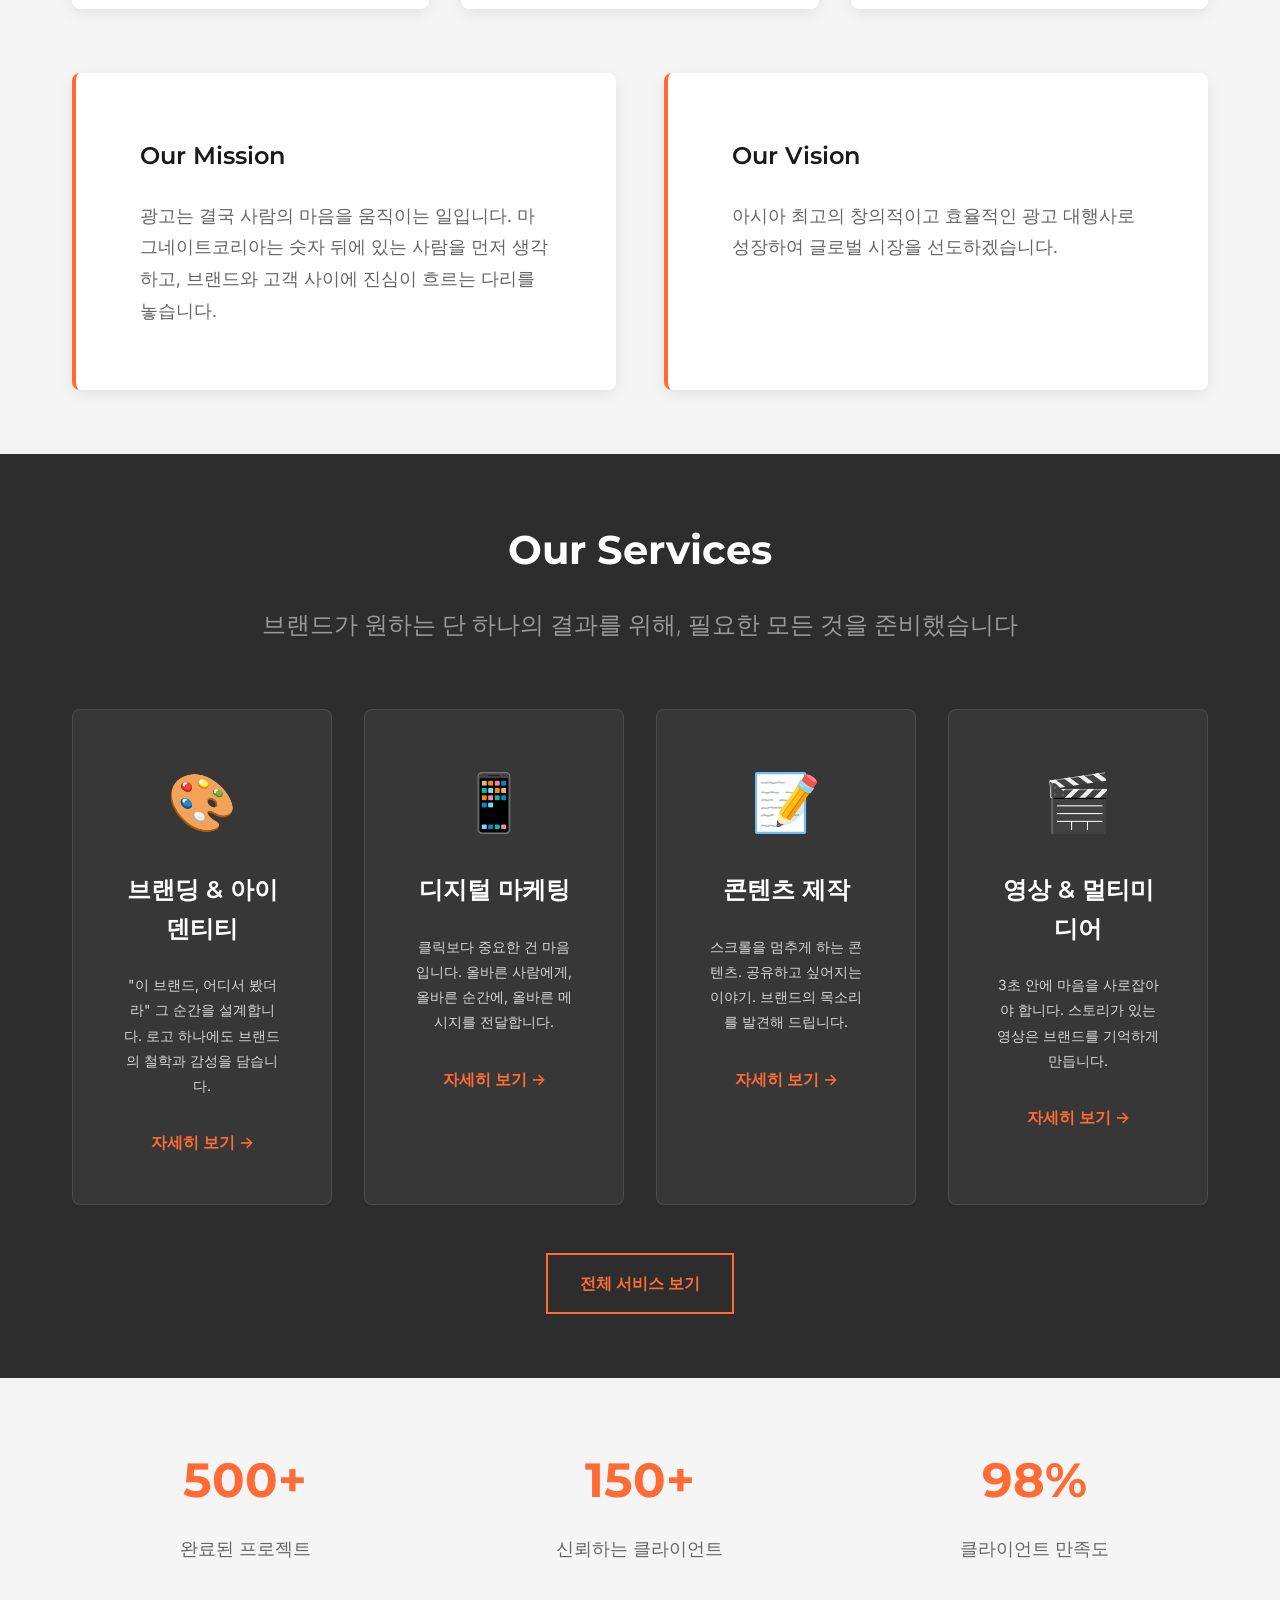
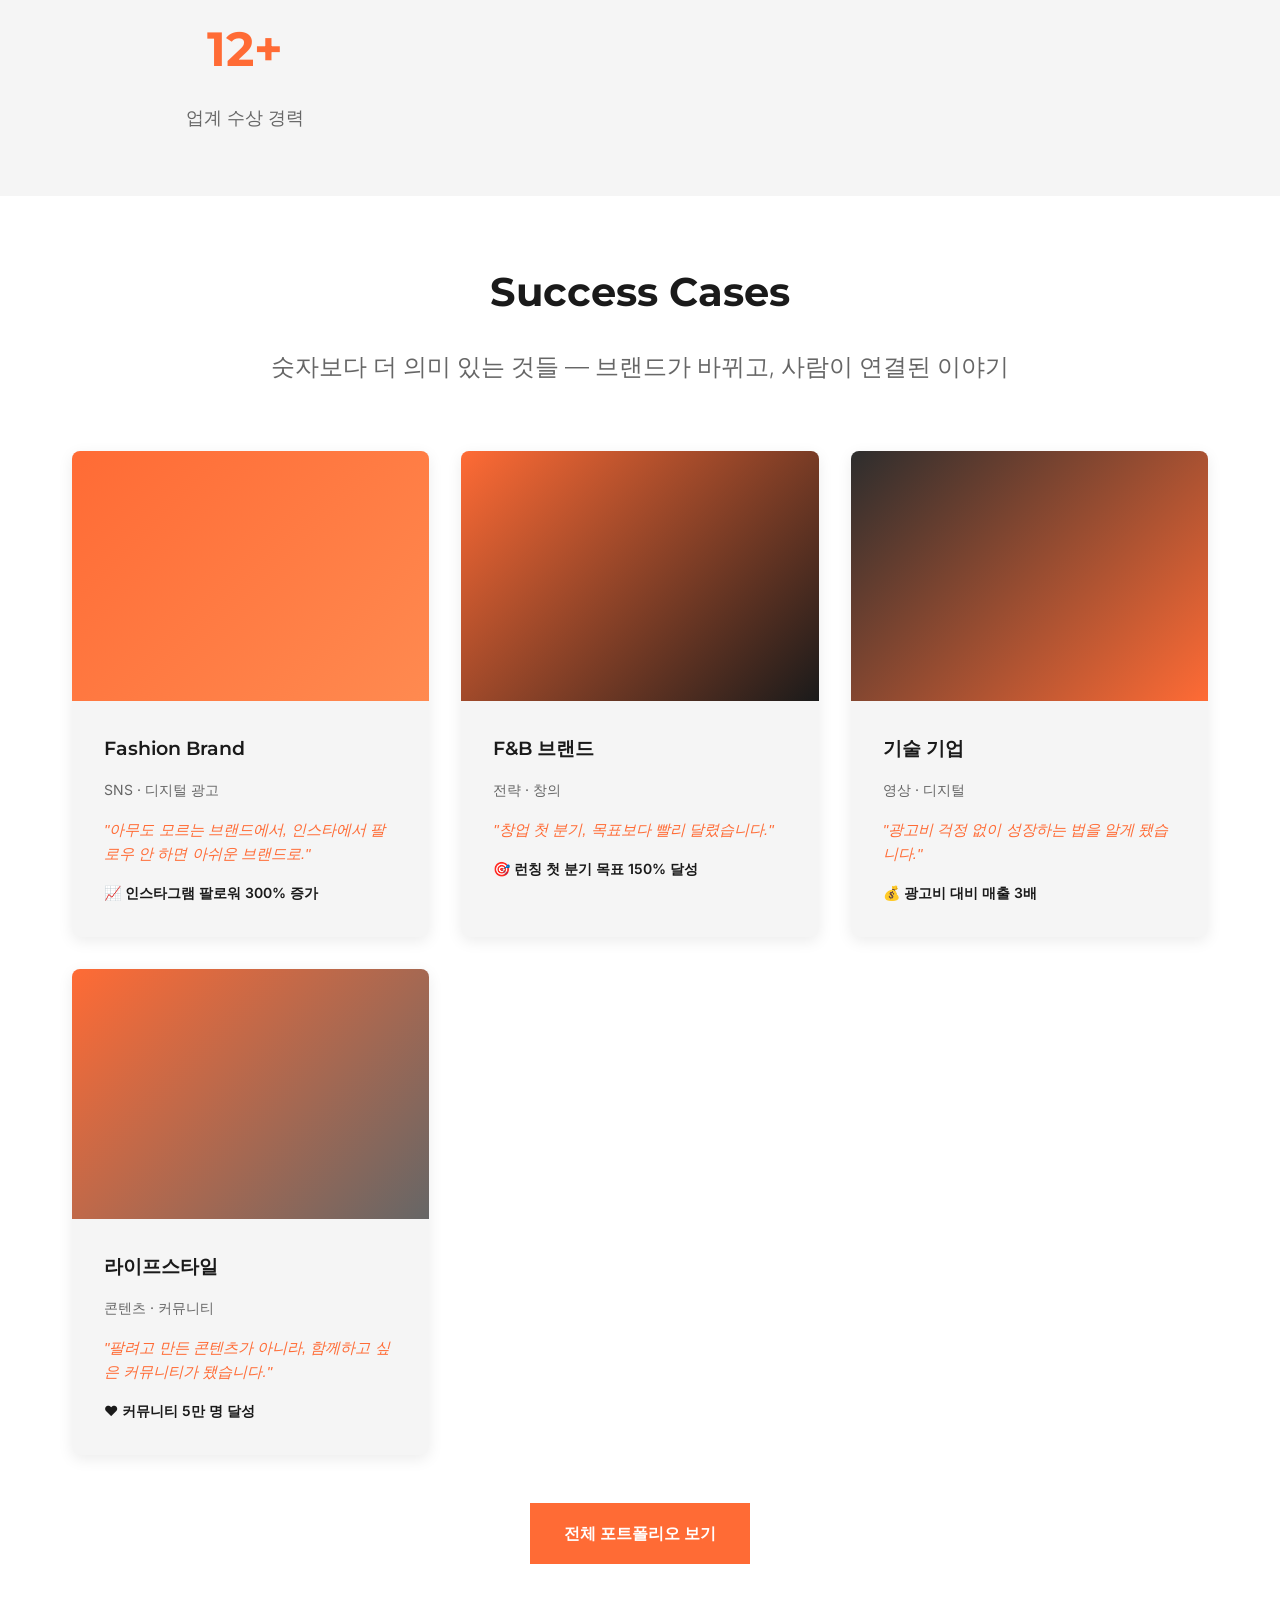
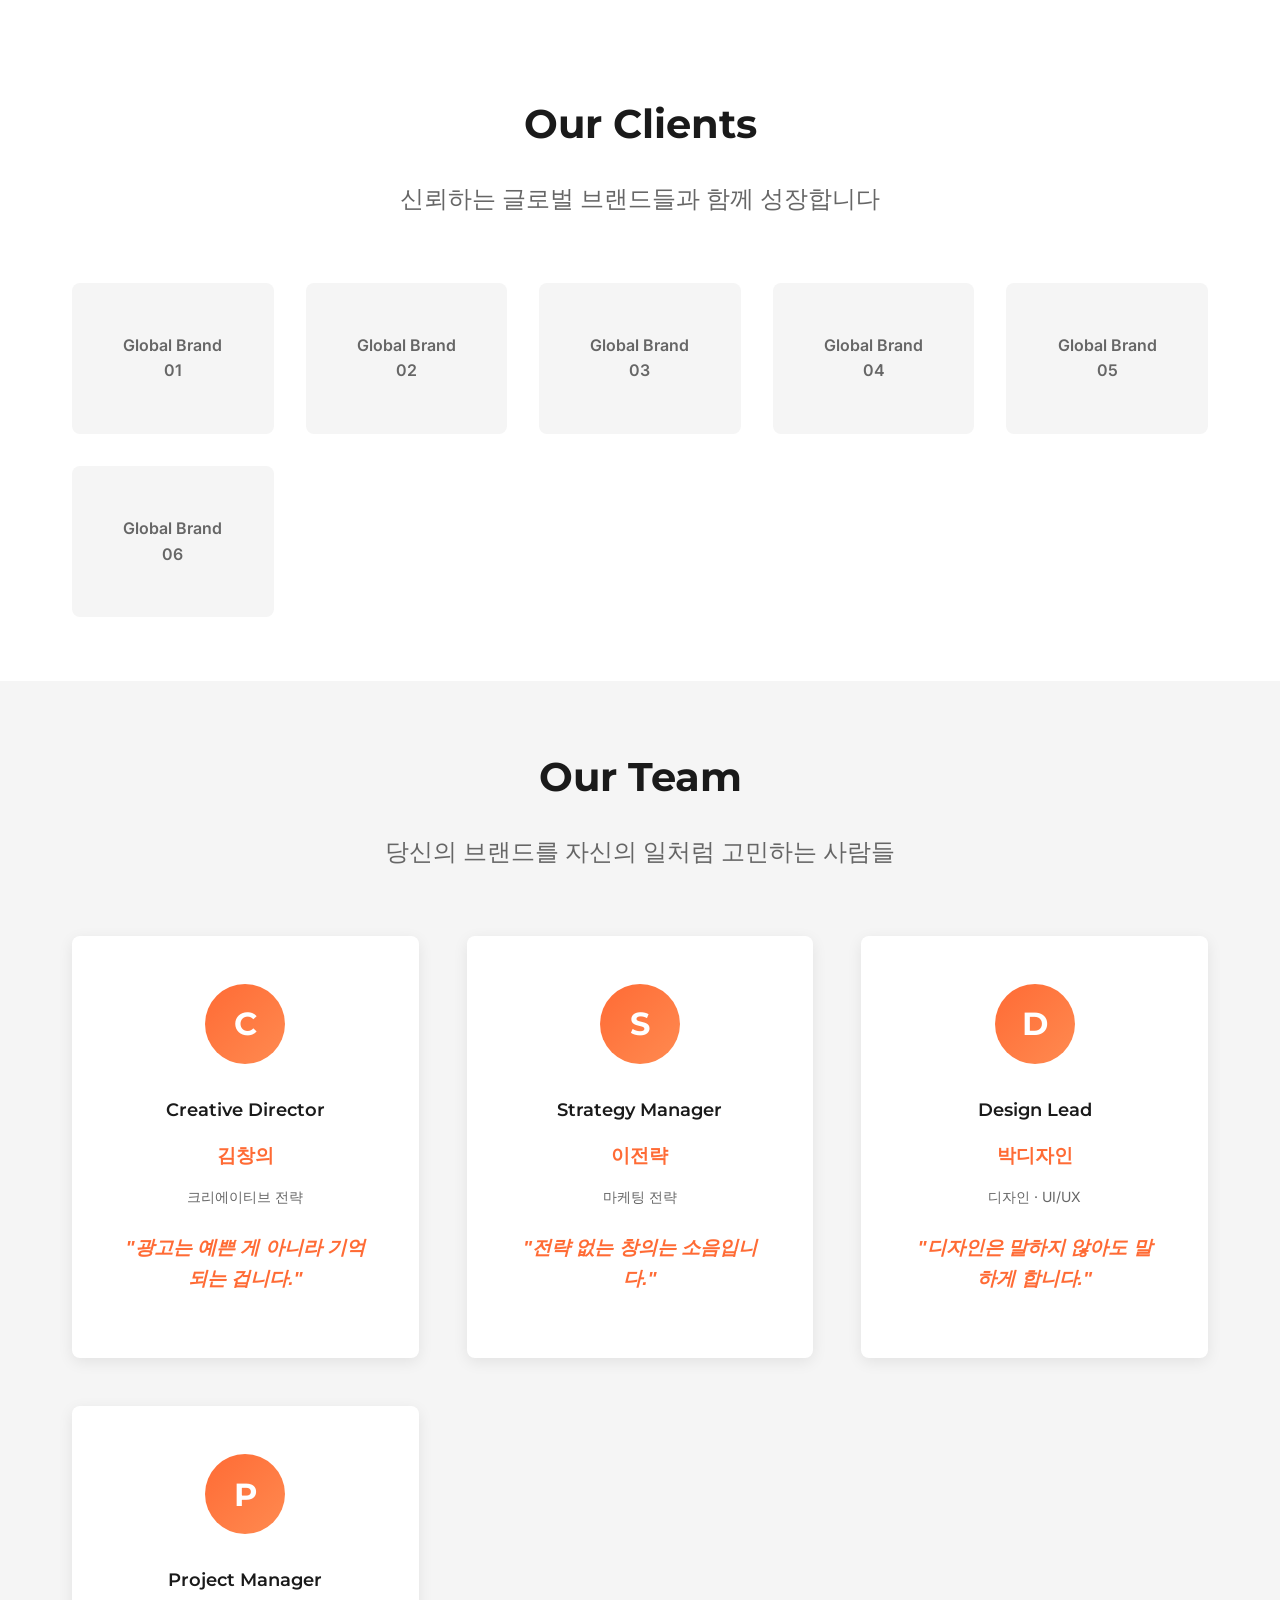
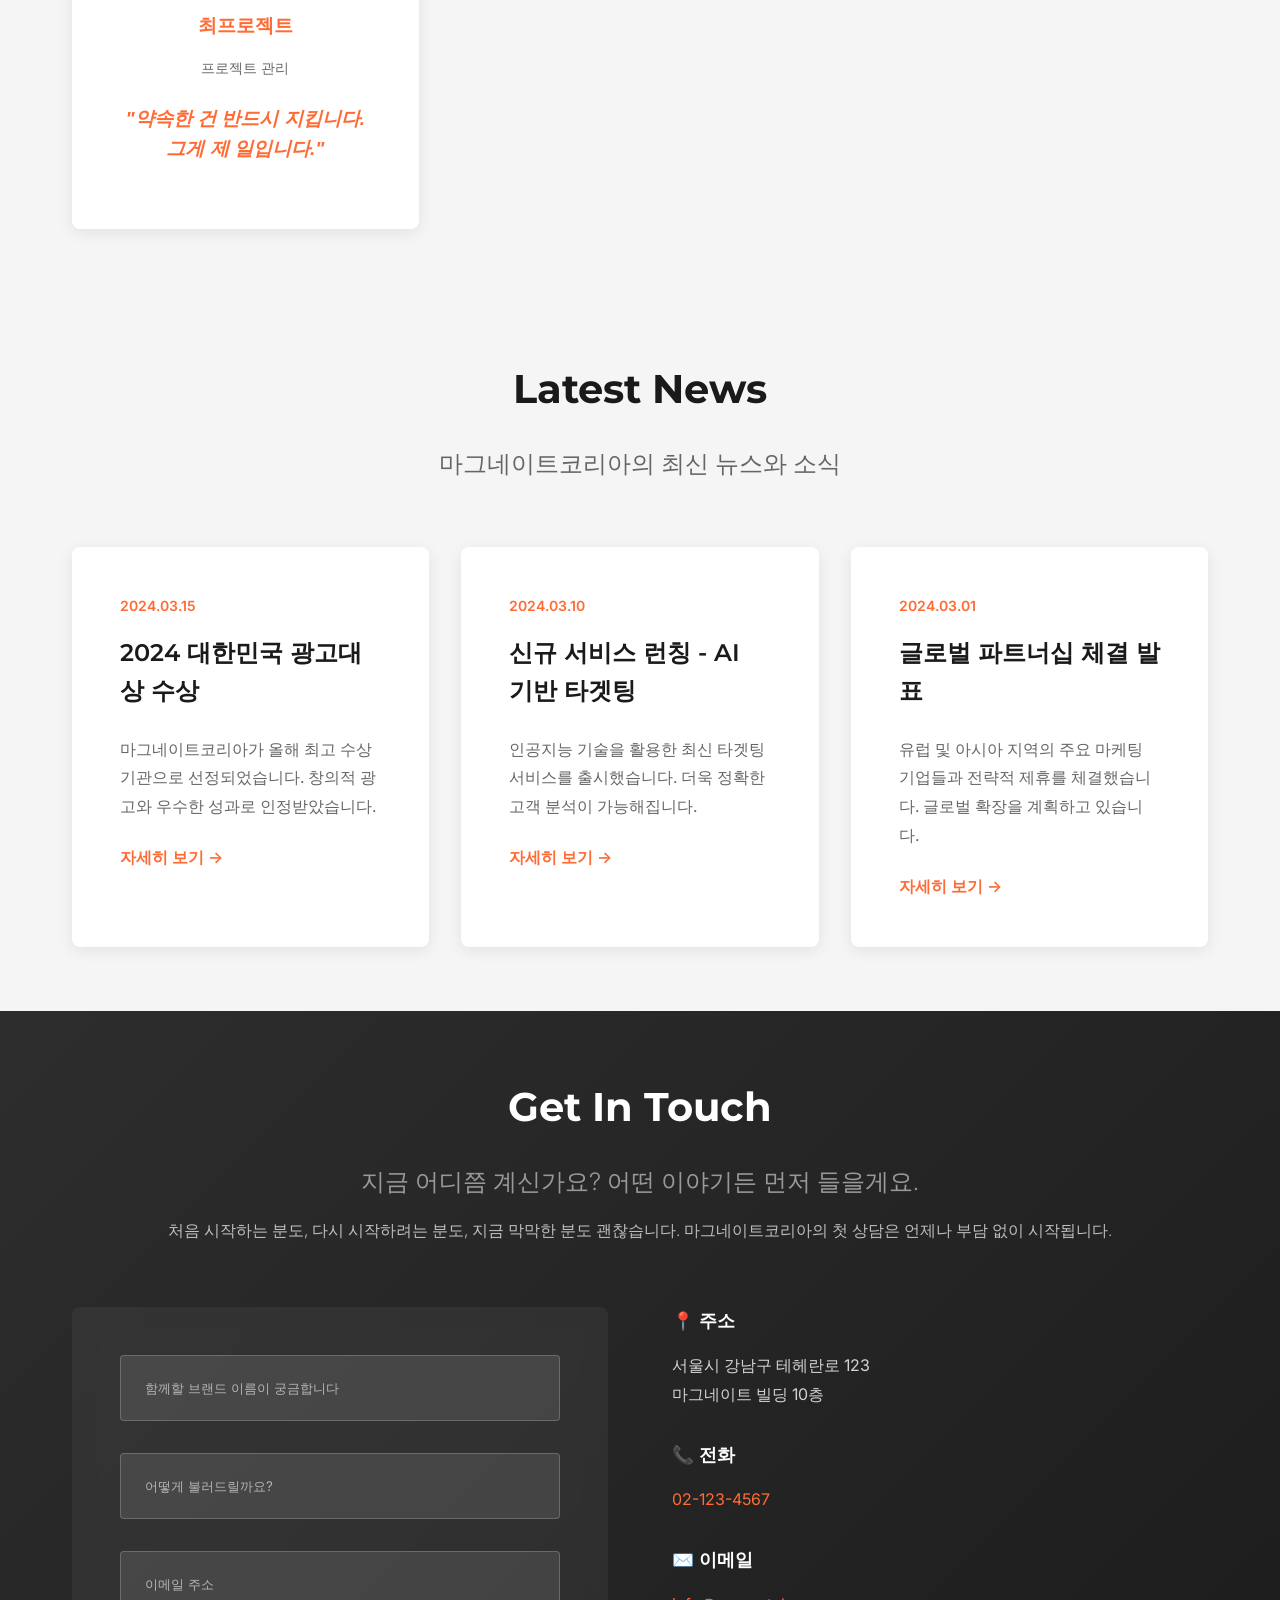
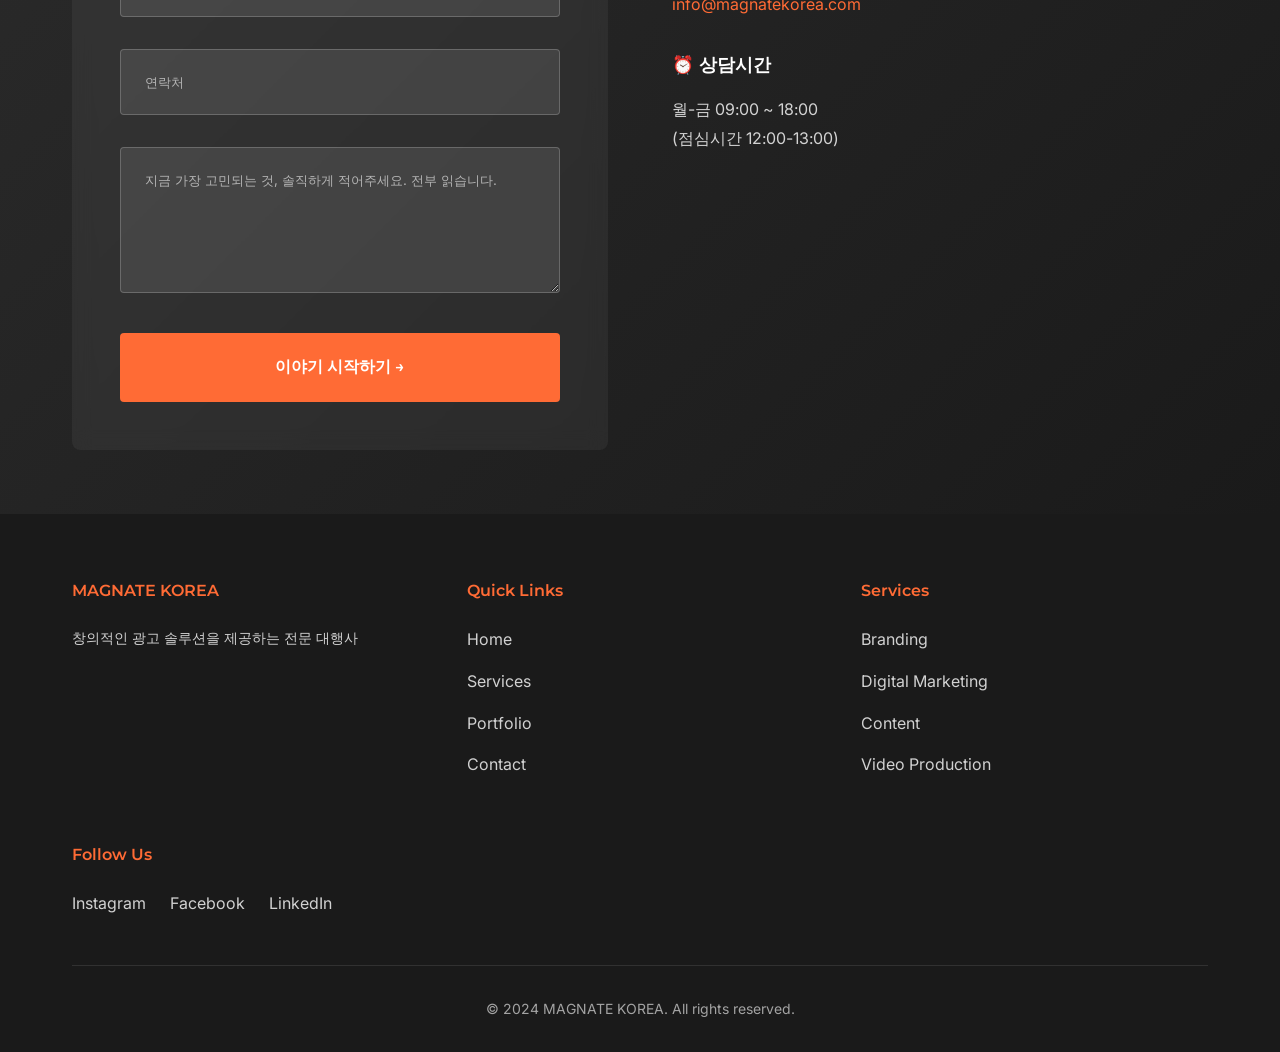
==== commit 2754570f: "마그네이트코리아 웹사이트 감성 리라이팅 - 기획지침서 적용 완료 💬 톤앤매너 개선 (감성 + 공감 중심): - 히어로 헤드라인: '브랜드가 기억되는 순간을 만듭니다' (고객 중심으" ====
--- a/index.html
+++ b/index.html
@@ -37,13 +37,14 @@
         <div class="container" style="width: 100%; display: flex; align-items: center; justify-content: space-between; gap: 3rem;">
             <div class="hero-content">
                 <h1 class="hero-title">
-                    Your Brand<br><span class="gradient-text">Deserves Excellence</span>
+                    브랜드가 기억되는<br><span class="gradient-text">순간을 만듭니다</span>
                 </h1>
                 <p class="hero-subtitle">
-                    창의성과 데이터 기반의 광고 솔루션으로<br>
-                    브랜드의 무한한 가능성을 펼쳐드립니다
+                    데이터가 길을 열고, 감성이 마음을 움직입니다.<br>
+                    마그네이트코리아가 브랜드와 사람 사이의<br>
+                    진짜 연결을 설계합니다.
                 </p>
-                <a href="#contact" class="cta-button">상담 신청하기</a>
+                <a href="#contact" class="cta-button">우리 브랜드 이야기 시작하기</a>
             </div>
             <div class="hero-decoration">
                 <div class="shape shape-1"></div>
@@ -65,18 +66,18 @@
             <div class="about-grid">
                 <div class="about-card">
                     <div class="card-icon">📊</div>
-                    <h3>데이터 중심</h3>
-                    <p>빅데이터 분석을 통한 정확한 타겟팅과 최적화된 캠페인 전략으로 최고의 성과를 구현합니다.</p>
+                    <h3>숫자로 증명합니다</h3>
+                    <p>감각만으론 부족합니다. 저희는 데이터가 말하게 합니다. 캠페인 하나하나에 근거가 있고, 그 근거가 성과로 이어집니다.</p>
                 </div>
                 <div class="about-card">
                     <div class="card-icon">✨</div>
-                    <h3>창의적 솔루션</h3>
-                    <p>트렌디한 크리에이티브와 독창적인 아이디어로 브랜드의 차별화를 실현합니다.</p>
+                    <h3>당신만의 색깔을 찾아드립니다</h3>
+                    <p>비슷한 브랜드는 기억되지 않습니다. 마그네이트는 클라이언트만의 고유한 언어를 발굴해 세상에 내보냅니다.</p>
                 </div>
                 <div class="about-card">
                     <div class="card-icon">🎯</div>
-                    <h3>결과 지향</h3>
-                    <p>명확한 KPI 설정과 지속적인 성과 측정으로 최대 ROI 달성을 보장합니다.</p>
+                    <h3>끝까지 함께합니다</h3>
+                    <p>캠페인 종료가 관계의 끝이 아닙니다. 성과를 보고하고, 다음 성장을 함께 설계하는 파트너가 되겠습니다.</p>
                 </div>
             </div>
 
@@ -84,7 +85,7 @@
             <div class="mission-vision">
                 <div class="mission">
                     <h3>Our Mission</h3>
-                    <p>브랜드와 고객의 진정한 연결을 만드는 광고 파트너로서, 모든 클라이언트의 성장을 함께 이루겠습니다.</p>
+                    <p>광고는 결국 사람의 마음을 움직이는 일입니다. 마그네이트코리아는 숫자 뒤에 있는 사람을 먼저 생각하고, 브랜드와 고객 사이에 진심이 흐르는 다리를 놓습니다.</p>
                 </div>
                 <div class="vision">
                     <h3>Our Vision</h3>
@@ -99,32 +100,32 @@
         <div class="container">
             <div class="section-header">
                 <h2>Our Services</h2>
-                <p>다양한 광고 솔루션으로 브랜드 성장을 지원합니다</p>
+                <p>브랜드가 원하는 단 하나의 결과를 위해, 필요한 모든 것을 준비했습니다</p>
             </div>
 
             <div class="services-grid">
                 <div class="service-card">
                     <div class="service-icon">🎨</div>
                     <h3>브랜딩 & 아이덴티티</h3>
-                    <p>로고 디자인, BI 설계, 브랜드 가이드라인 개발</p>
+                    <p>"이 브랜드, 어디서 봤더라" 그 순간을 설계합니다. 로고 하나에도 브랜드의 철학과 감성을 담습니다.</p>
                     <a href="services.html#branding" class="service-link">자세히 보기 →</a>
                 </div>
                 <div class="service-card">
                     <div class="service-icon">📱</div>
                     <h3>디지털 마케팅</h3>
-                    <p>마케팅 전략, 캠페인 기획, 채널 최적화</p>
+                    <p>클릭보다 중요한 건 마음입니다. 올바른 사람에게, 올바른 순간에, 올바른 메시지를 전달합니다.</p>
                     <a href="services.html#digital" class="service-link">자세히 보기 →</a>
                 </div>
                 <div class="service-card">
                     <div class="service-icon">📝</div>
                     <h3>콘텐츠 제작</h3>
-                    <p>카피라이팅, 그래픽 디자인, 콘텐츠 기획</p>
+                    <p>스크롤을 멈추게 하는 콘텐츠. 공유하고 싶어지는 이야기. 브랜드의 목소리를 발견해 드립니다.</p>
                     <a href="services.html#content" class="service-link">자세히 보기 →</a>
                 </div>
                 <div class="service-card">
                     <div class="service-icon">🎬</div>
                     <h3>영상 & 멀티미디어</h3>
-                    <p>광고 영상, 모션그래픽, 애니메이션</p>
+                    <p>3초 안에 마음을 사로잡아야 합니다. 스토리가 있는 영상은 브랜드를 기억하게 만듭니다.</p>
                     <a href="services.html#video" class="service-link">자세히 보기 →</a>
                 </div>
             </div>
@@ -164,7 +165,7 @@
         <div class="container">
             <div class="section-header">
                 <h2>Success Cases</h2>
-                <p>함께한 브랜드들의 성공 이야기</p>
+                <p>숫자보다 더 의미 있는 것들 — 브랜드가 바뀌고, 사람이 연결된 이야기</p>
             </div>
 
             <div class="portfolio-grid">
@@ -179,6 +180,7 @@
                     <div class="portfolio-info">
                         <h4>Fashion Brand</h4>
                         <p class="portfolio-category">SNS · 디지털 광고</p>
+                        <p class="portfolio-story">"아무도 모르는 브랜드에서, 인스타에서 팔로우 안 하면 아쉬운 브랜드로."</p>
                         <p class="portfolio-result">📈 인스타그램 팔로워 300% 증가</p>
                     </div>
                 </div>
@@ -194,7 +196,8 @@
                     <div class="portfolio-info">
                         <h4>F&B 브랜드</h4>
                         <p class="portfolio-category">전략 · 창의</p>
-                        <p class="portfolio-result">🎯 첫 분기 목표 달성률 150%</p>
+                        <p class="portfolio-story">"창업 첫 분기, 목표보다 빨리 달렸습니다."</p>
+                        <p class="portfolio-result">🎯 런칭 첫 분기 목표 150% 달성</p>
                     </div>
                 </div>
 
@@ -209,6 +212,7 @@
                     <div class="portfolio-info">
                         <h4>기술 기업</h4>
                         <p class="portfolio-category">영상 · 디지털</p>
+                        <p class="portfolio-story">"광고비 걱정 없이 성장하는 법을 알게 됐습니다."</p>
                         <p class="portfolio-result">💰 광고비 대비 매출 3배</p>
                     </div>
                 </div>
@@ -224,7 +228,8 @@
                     <div class="portfolio-info">
                         <h4>라이프스타일</h4>
                         <p class="portfolio-category">콘텐츠 · 커뮤니티</p>
-                        <p class="portfolio-result">❤️ 커뮤니티 멤버 50,000명</p>
+                        <p class="portfolio-story">"팔려고 만든 콘텐츠가 아니라, 함께하고 싶은 커뮤니티가 됐습니다."</p>
+                        <p class="portfolio-result">❤️ 커뮤니티 5만 명 달성</p>
                     </div>
                 </div>
             </div>
@@ -259,7 +264,7 @@
         <div class="container">
             <div class="section-header">
                 <h2>Our Team</h2>
-                <p>광고 업계 최고의 전문가들이 당신의 브랜드를 위해 일합니다</p>
+                <p>당신의 브랜드를 자신의 일처럼 고민하는 사람들</p>
             </div>
 
             <div class="team-grid">
@@ -268,24 +273,28 @@
                     <h4>Creative Director</h4>
                     <p>김창의</p>
                     <span class="member-role">크리에이티브 전략</span>
+                    <p class="member-philosophy">"광고는 예쁜 게 아니라 기억되는 겁니다."</p>
                 </div>
                 <div class="team-member">
                     <div class="member-avatar">S</div>
                     <h4>Strategy Manager</h4>
                     <p>이전략</p>
                     <span class="member-role">마케팅 전략</span>
+                    <p class="member-philosophy">"전략 없는 창의는 소음입니다."</p>
                 </div>
                 <div class="team-member">
                     <div class="member-avatar">D</div>
                     <h4>Design Lead</h4>
                     <p>박디자인</p>
                     <span class="member-role">디자인 · UI/UX</span>
+                    <p class="member-philosophy">"디자인은 말하지 않아도 말하게 합니다."</p>
                 </div>
                 <div class="team-member">
                     <div class="member-avatar">P</div>
                     <h4>Project Manager</h4>
                     <p>최프로젝트</p>
                     <span class="member-role">프로젝트 관리</span>
+                    <p class="member-philosophy">"약속한 건 반드시 지킵니다. 그게 제 일입니다."</p>
                 </div>
             </div>
         </div>
@@ -327,28 +336,29 @@
         <div class="container">
             <div class="section-header">
                 <h2>Get In Touch</h2>
-                <p>당신의 브랜드 성공을 함께 만들어가겠습니다</p>
+                <p>지금 어디쯤 계신가요? 어떤 이야기든 먼저 들을게요.</p>
+                <p style="margin-top: 1rem; font-size: 1rem; color: rgba(255, 255, 255, 0.7);">처음 시작하는 분도, 다시 시작하려는 분도, 지금 막막한 분도 괜찮습니다. 마그네이트코리아의 첫 상담은 언제나 부담 없이 시작됩니다.</p>
             </div>
 
             <div class="contact-content">
                 <div class="contact-form">
                     <form id="contactForm">
                         <div class="form-group">
-                            <input type="text" placeholder="회사명" required>
+                            <input type="text" placeholder="함께할 브랜드 이름이 궁금합니다" required>
                         </div>
                         <div class="form-group">
-                            <input type="text" placeholder="담당자 이름" required>
+                            <input type="text" placeholder="어떻게 불러드릴까요?" required>
                         </div>
                         <div class="form-group">
                             <input type="email" placeholder="이메일 주소" required>
                         </div>
                         <div class="form-group">
-                            <input type="tel" placeholder="전화번호" required>
+                            <input type="tel" placeholder="연락처" required>
                         </div>
                         <div class="form-group">
-                            <textarea placeholder="상담 내용을 자유롭게 작성해주세요" rows="6" required></textarea>
-                        </div>
-                        <button type="submit" class="submit-btn">상담 신청</button>
+                            <textarea placeholder="지금 가장 고민되는 것, 솔직하게 적어주세요. 전부 읽습니다." rows="6" required></textarea>
+                        </div>
+                        <button type="submit" class="submit-btn">이야기 시작하기 →</button>
                     </form>
                 </div>
 
--- a/style.css
+++ b/style.css
@@ -527,8 +527,16 @@
     margin-bottom: var(--space-sm);
 }
 
+.portfolio-story {
+    color: var(--color-accent);
+    font-style: italic;
+    font-size: 0.95rem;
+    margin: var(--space-sm) 0;
+    line-height: 1.6;
+}
+
 .portfolio-result {
-    color: var(--color-accent);
+    color: var(--color-primary);
     font-weight: 600;
     font-size: var(--size-small);
 }
@@ -592,6 +600,14 @@
     color: var(--color-neutral);
     font-size: var(--size-small);
     display: block;
+}
+
+.member-philosophy {
+    margin-top: var(--space-md);
+    font-style: italic;
+    color: var(--color-accent);
+    font-size: 0.95rem;
+    line-height: 1.6;
 }
 
 /* ==================== Contact 섹션 ==================== */
